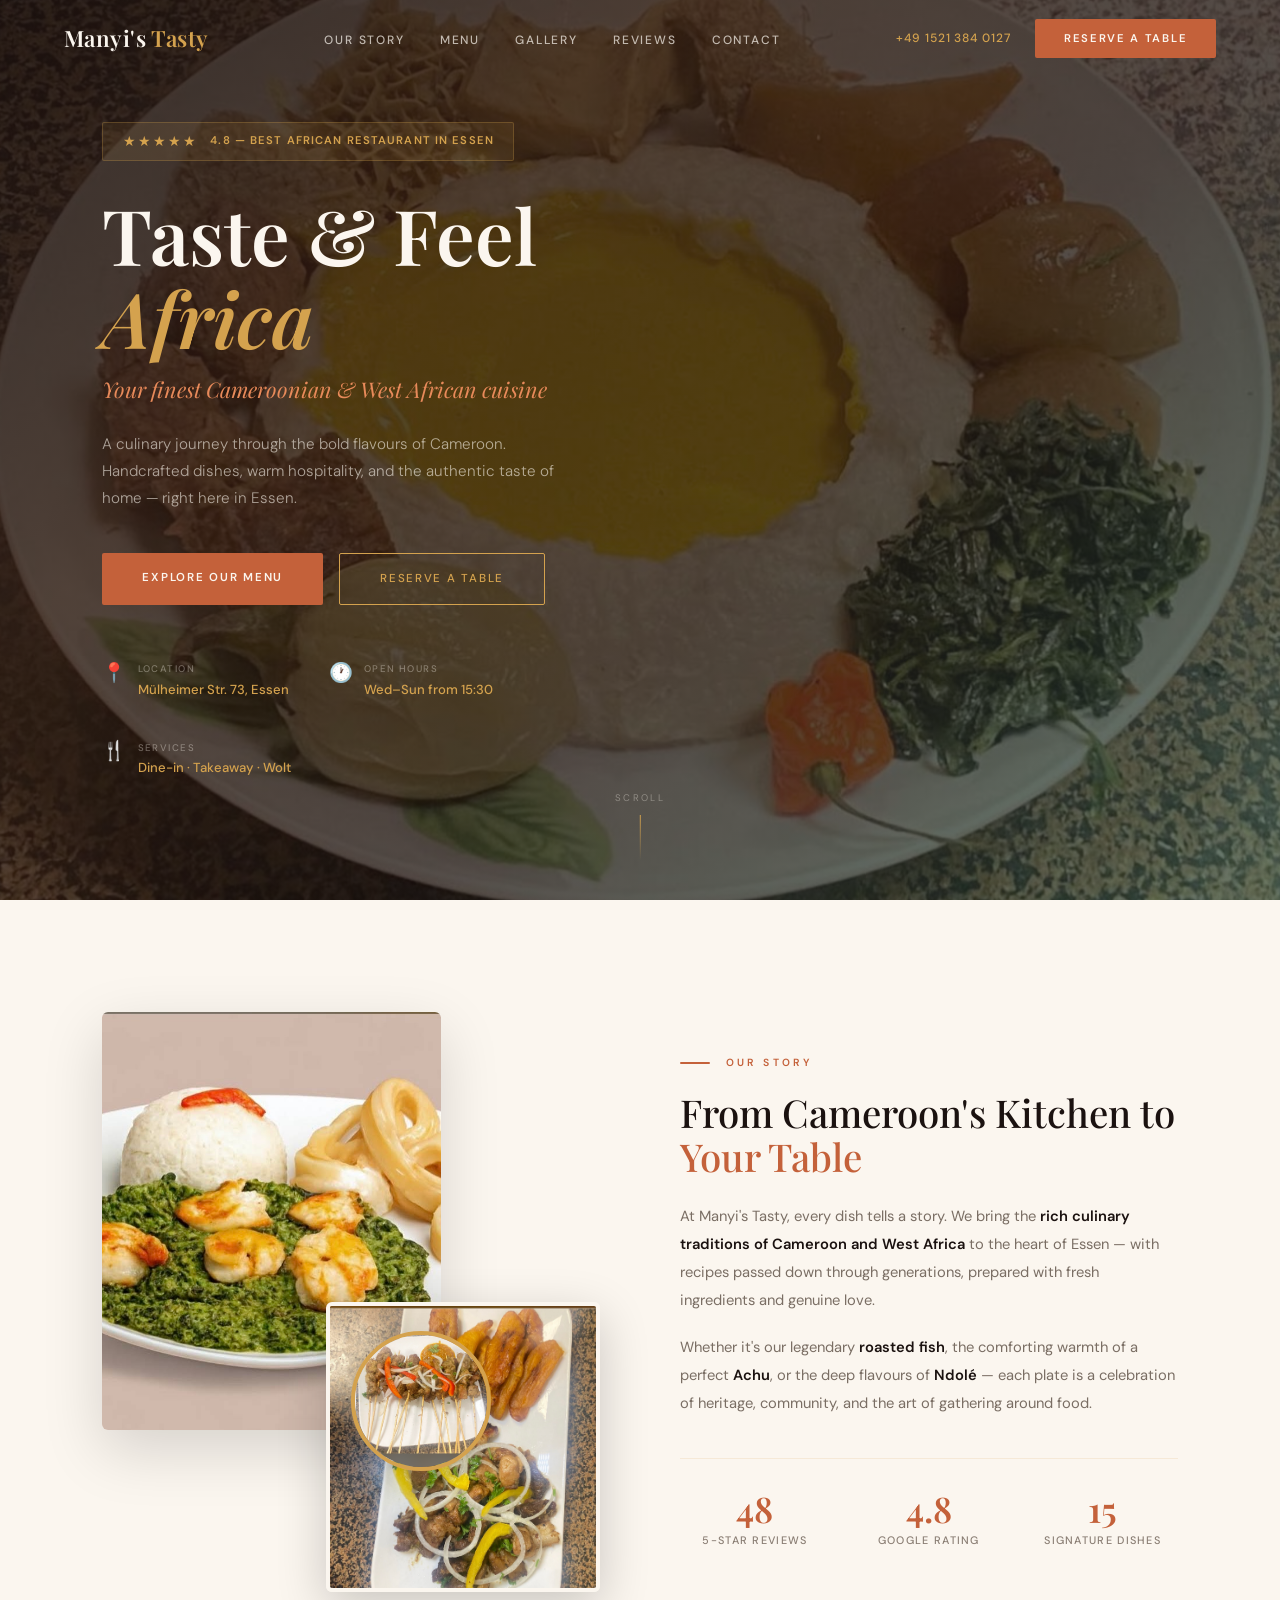
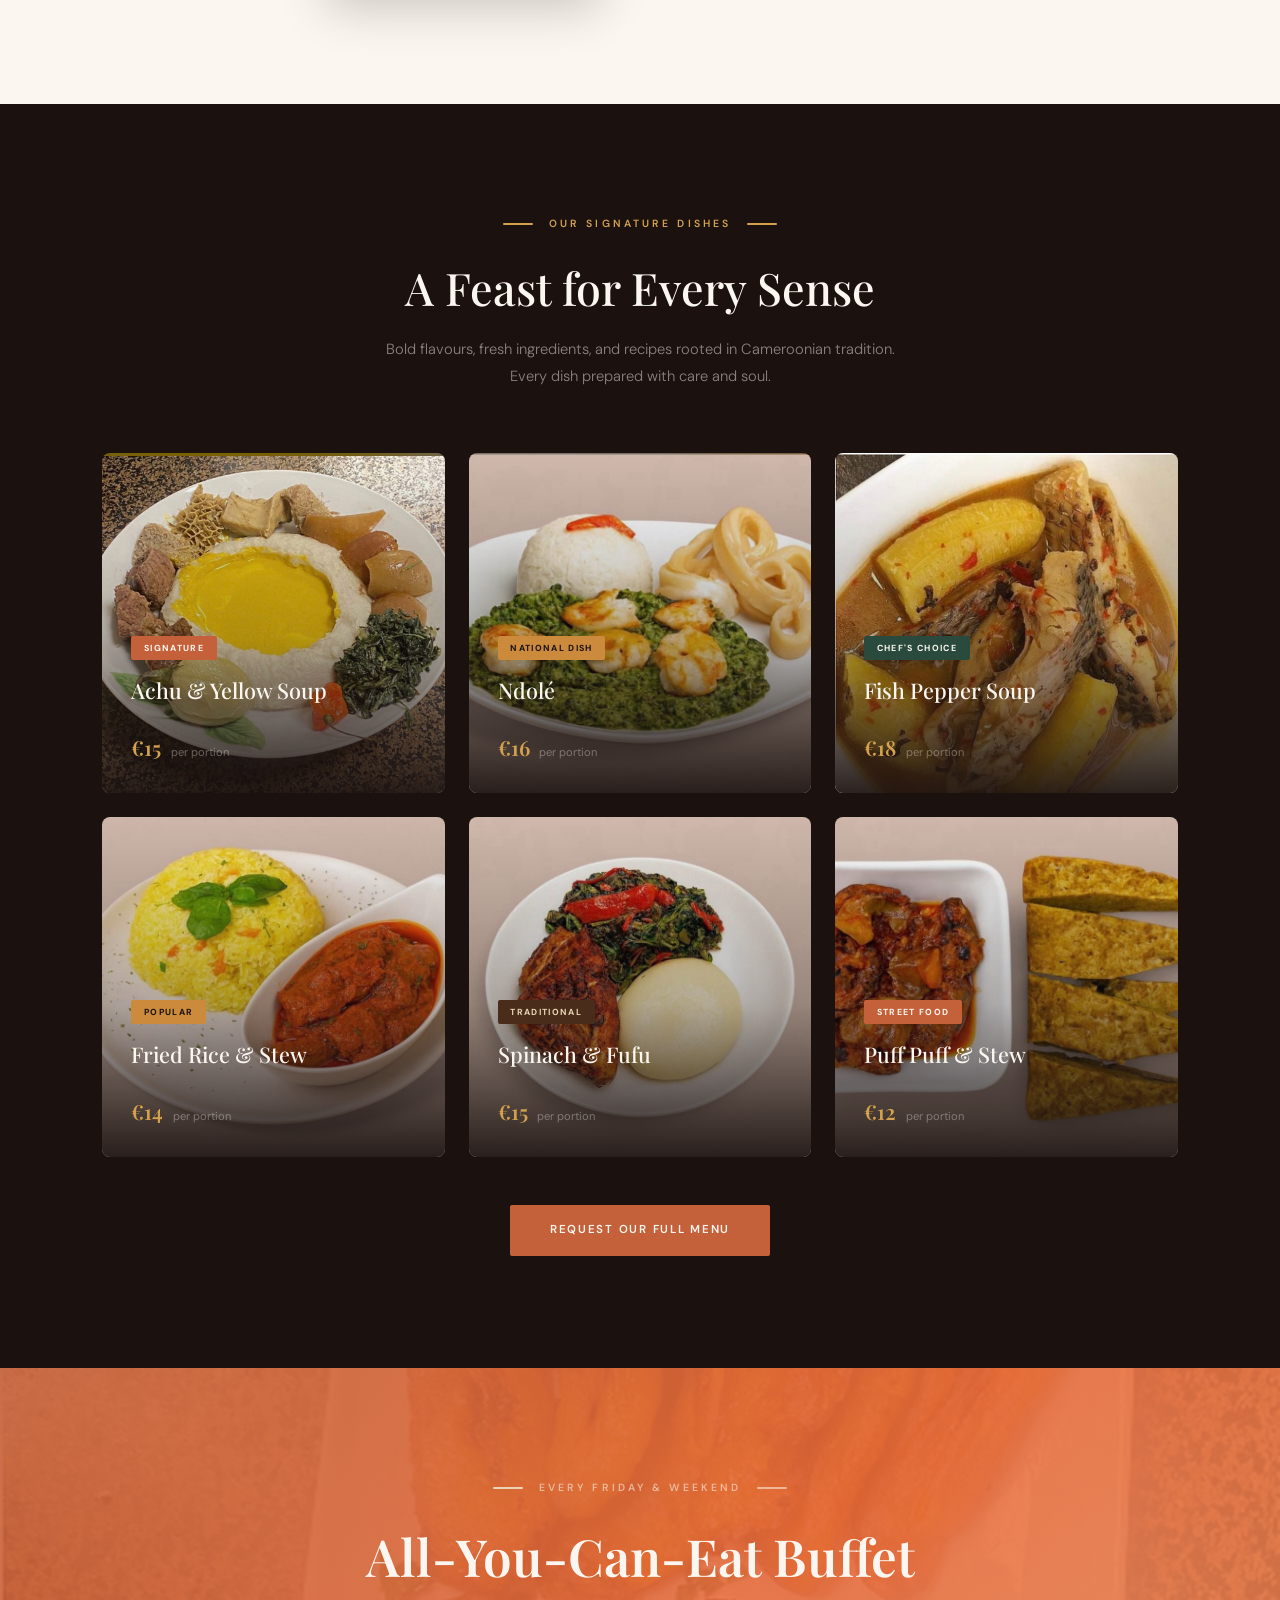
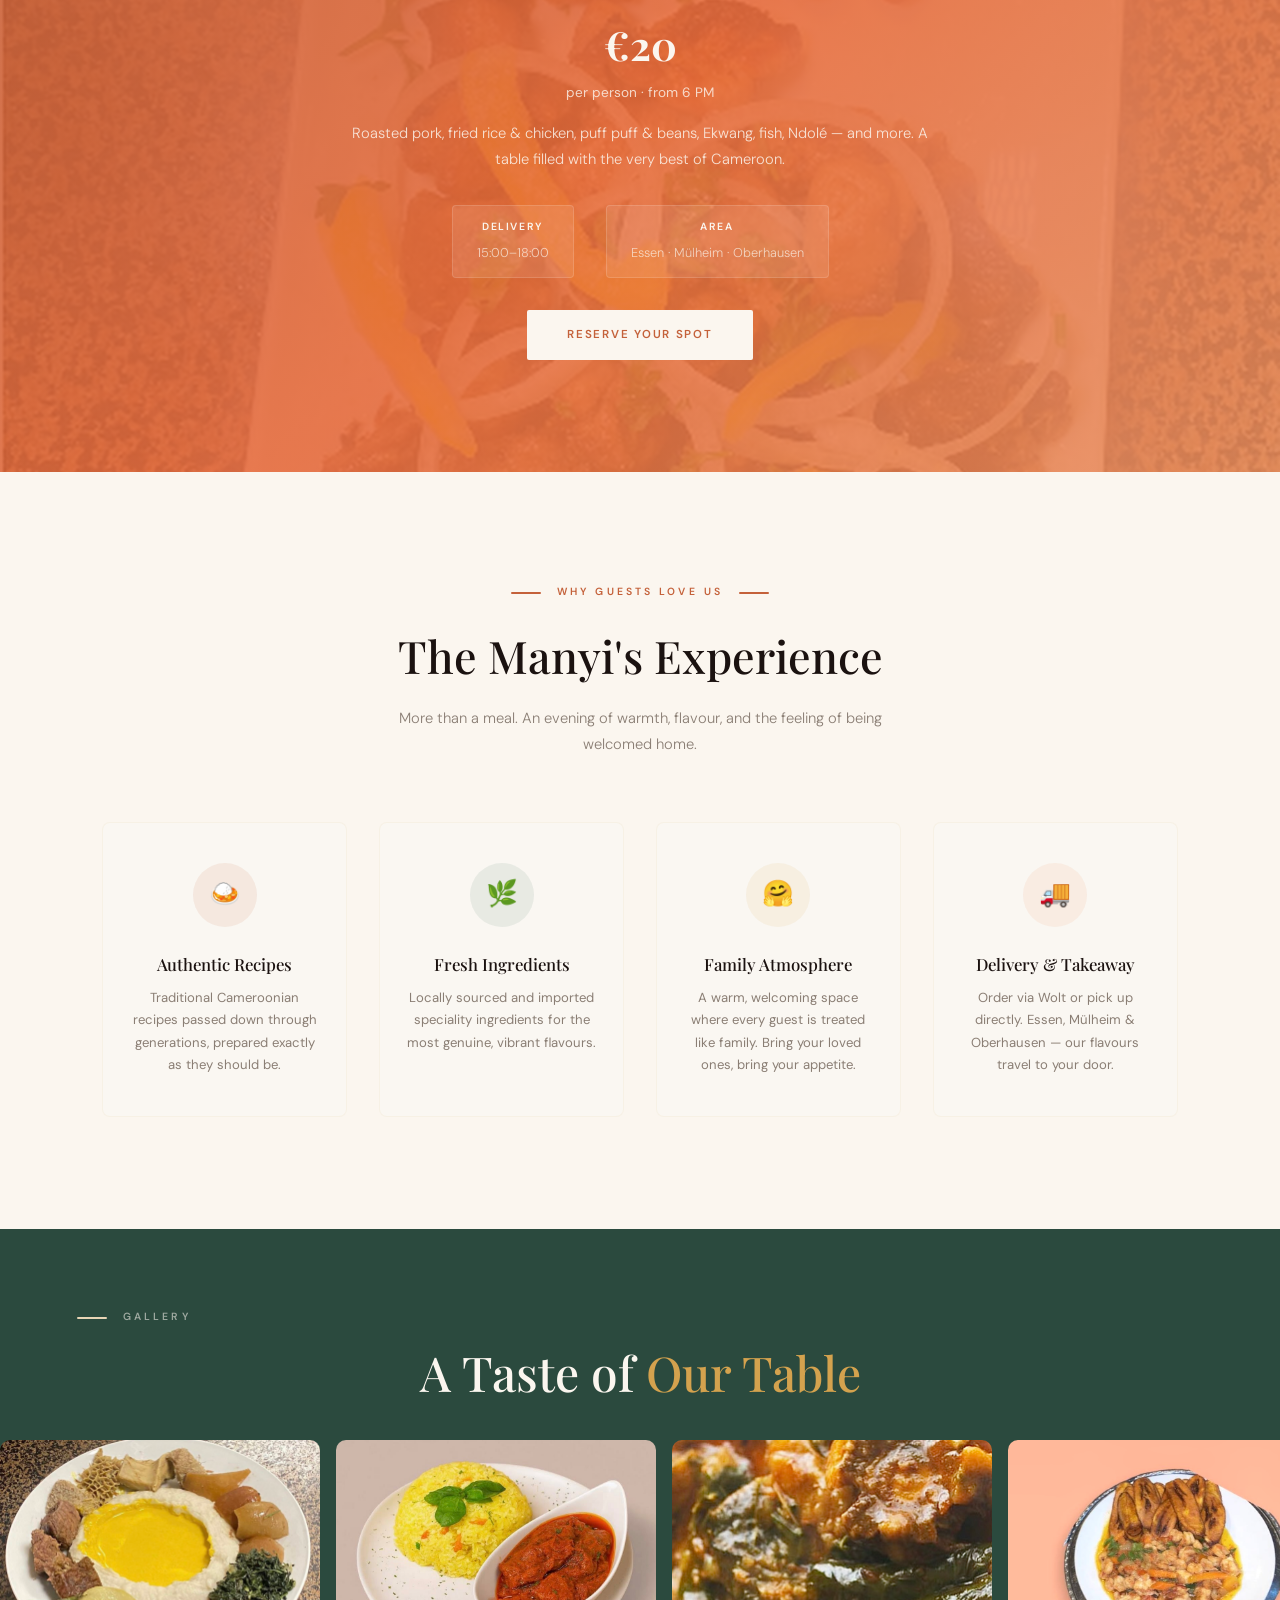
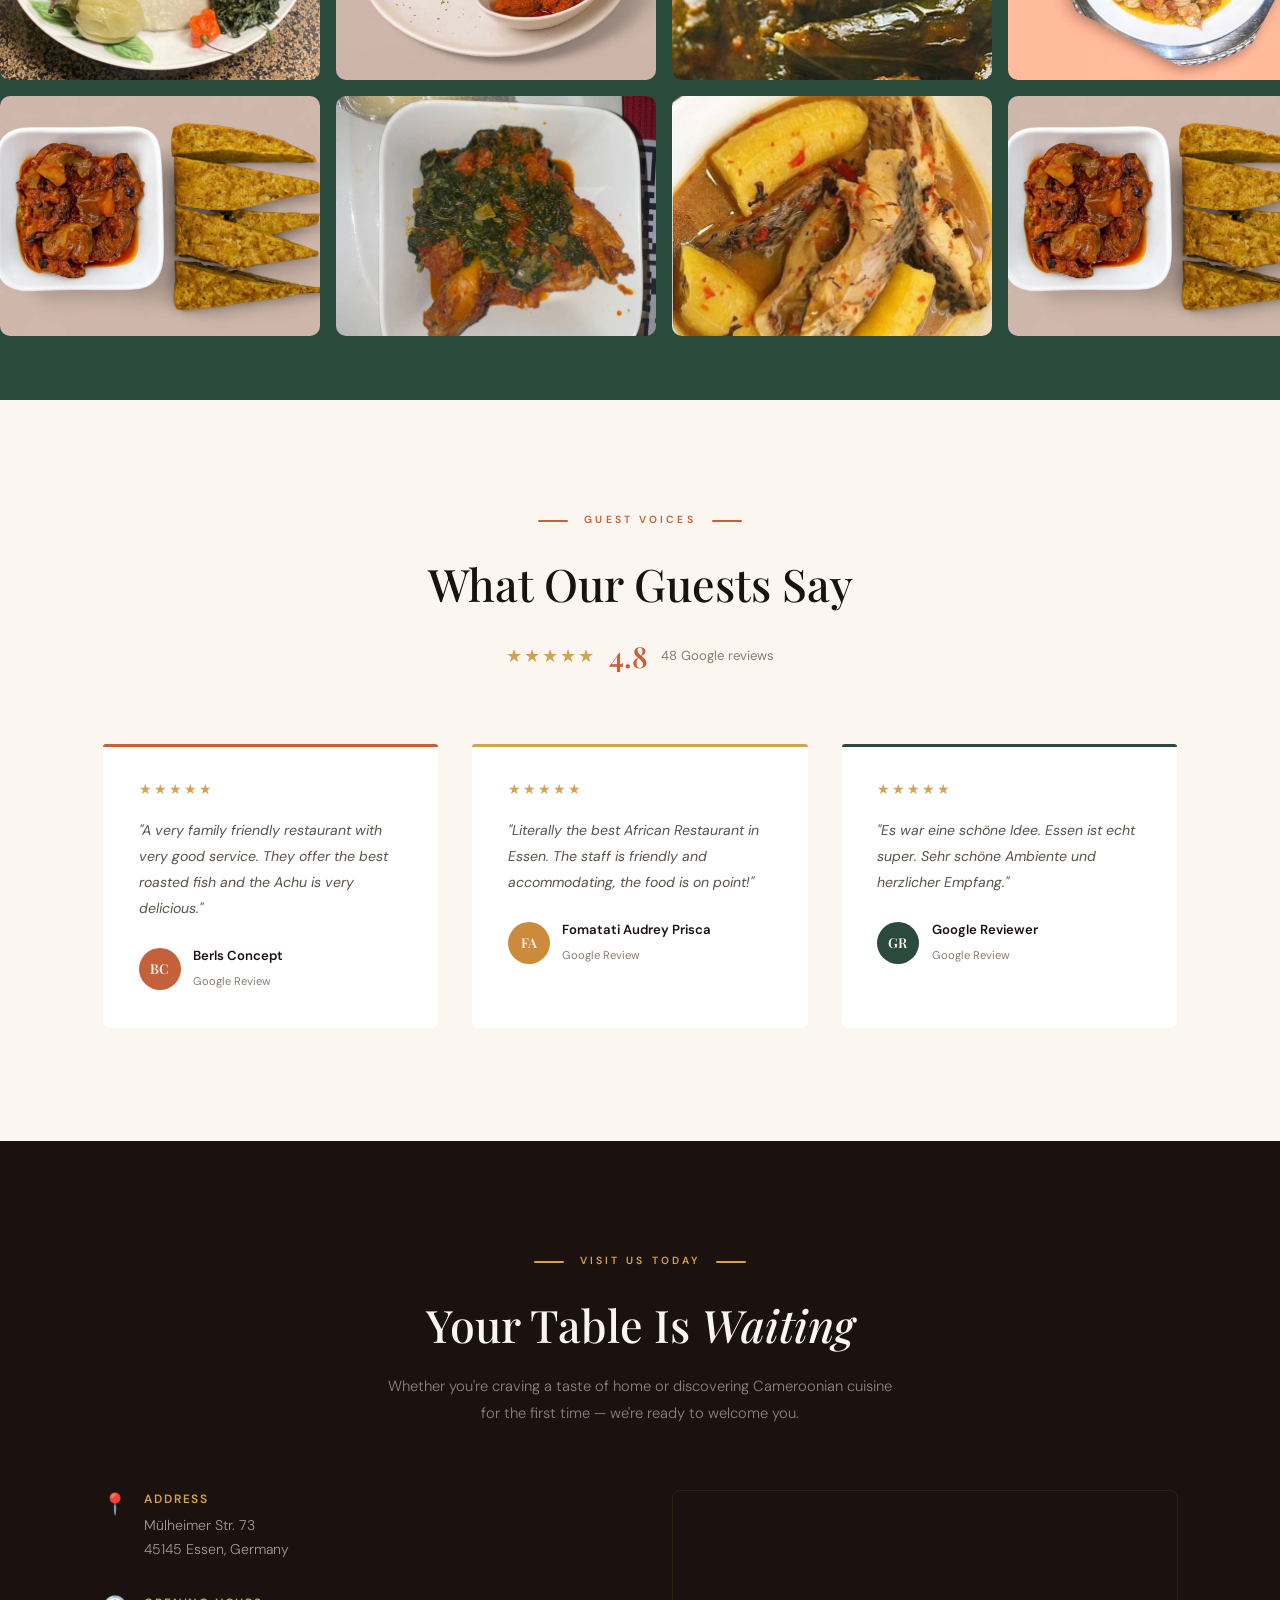
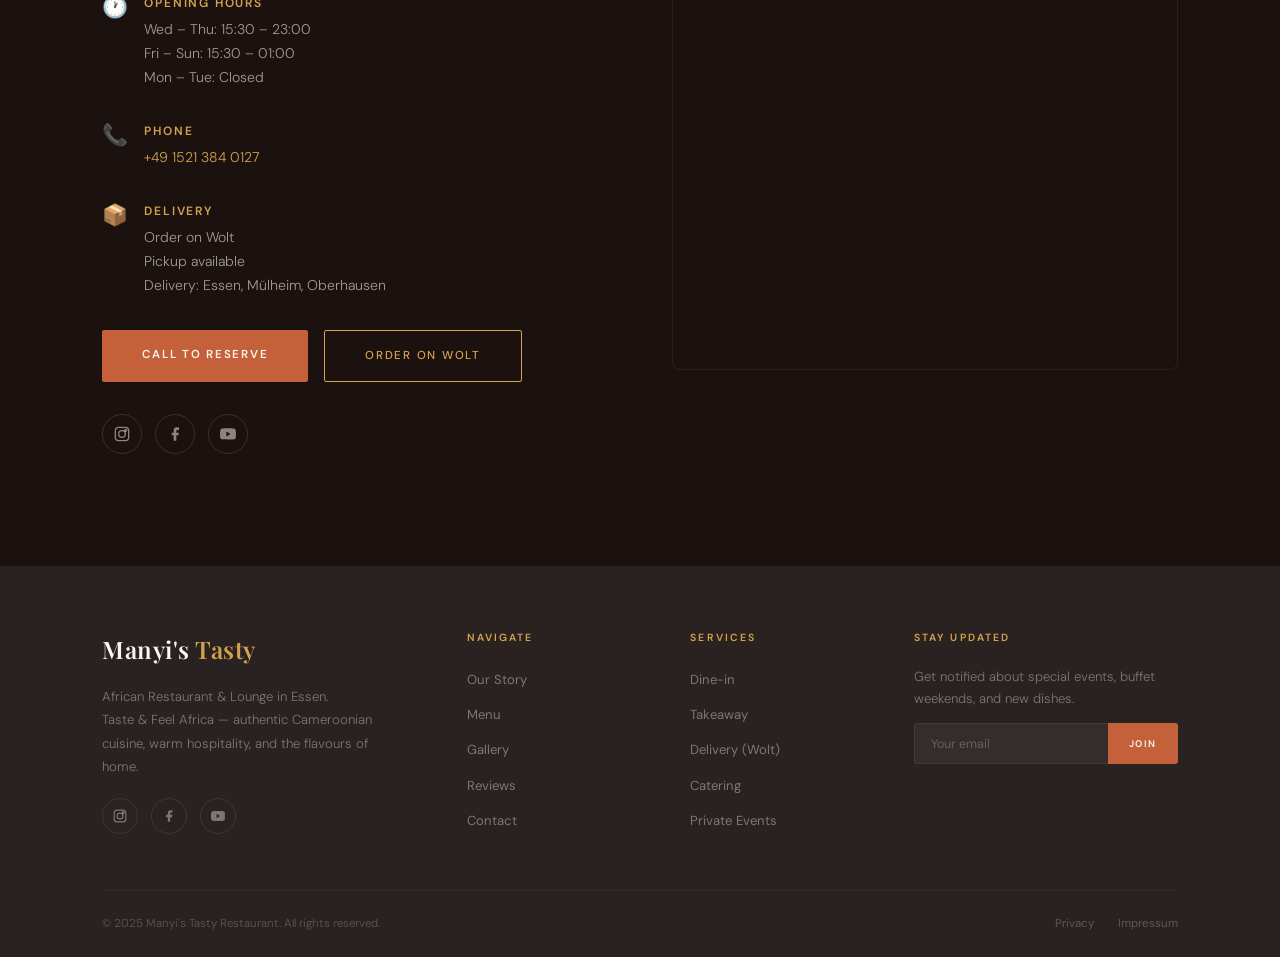
==== index.html @ ca0eaa18 "Initial commit: Manyi's Tasty Restaurant website Premium one-page website for Cameroonian restaurant" ====
<!DOCTYPE html>
<html lang="en">
<head>
  <meta charset="UTF-8">
  <meta name="viewport" content="width=device-width, initial-scale=1.0">
  <title>Manyi's Tasty Restaurant | Authentic Cameroonian & West African Cuisine in Essen</title>
  <meta name="description" content="Taste & Feel Africa. Authentic Cameroonian and West African restaurant in Essen, Germany. Roasted fish, Achu, Ndolé, weekend buffet & more. Dine-in, takeaway & delivery.">
  <meta name="keywords" content="African restaurant Essen, Cameroonian food, Ndolé, Achu, roasted fish, West African cuisine, buffet Essen">
  <meta property="og:title" content="Manyi's Tasty Restaurant | Taste & Feel Africa">
  <meta property="og:description" content="Your finest Cameroonian & West African restaurant in Essen. Authentic dishes, warm hospitality, weekend buffet.">
  <meta property="og:type" content="restaurant">
  <link rel="preconnect" href="https://fonts.googleapis.com">
  <link rel="preconnect" href="https://fonts.gstatic.com" crossorigin>
  <link href="https://fonts.googleapis.com/css2?family=Playfair+Display:ital,wght@0,400;0,500;0,600;0,700;1,400;1,500;1,600&family=DM+Sans:ital,wght@0,300;0,400;0,500;0,600;0,700;1,300;1,400&display=swap" rel="stylesheet">
  <link rel="stylesheet" href="style.css">
</head>
<body>

  <!-- NAVIGATION -->
  <nav id="navbar">
    <a href="#" class="nav-logo">Manyi's <span>Tasty</span></a>
    <ul class="nav-links" id="navLinks">
      <li><a href="#about">Our Story</a></li>
      <li><a href="#menu">Menu</a></li>
      <li><a href="#gallery">Gallery</a></li>
      <li><a href="#reviews">Reviews</a></li>
      <li><a href="#contact">Contact</a></li>
    </ul>
    <div class="nav-right">
      <a href="tel:+4915213840127" class="nav-phone">+49 1521 384 0127</a>
      <a href="#contact" class="nav-cta">Reserve a Table</a>
    </div>
    <button class="mobile-toggle" id="mobileToggle" aria-label="Toggle menu">
      <span></span><span></span><span></span>
    </button>
  </nav>

  <!-- MOBILE MENU OVERLAY -->
  <div class="mobile-menu" id="mobileMenu">
    <ul>
      <li><a href="#about">Our Story</a></li>
      <li><a href="#menu">Menu</a></li>
      <li><a href="#gallery">Gallery</a></li>
      <li><a href="#reviews">Reviews</a></li>
      <li><a href="#contact">Contact</a></li>
      <li><a href="tel:+4915213840127" class="mobile-phone">+49 1521 384 0127</a></li>
    </ul>
  </div>

  <!-- HERO SECTION -->
  <section class="hero" id="hero">
    <div class="hero-bg">
      <img src="images/achu-yellow-soup.jpeg" alt="Achu & Yellow Soup - traditional Cameroonian dish" class="hero-bg-img">
    </div>
    <div class="hero-overlay"></div>
    <div class="hero-content">
      <div class="hero-badge" data-animate="fade-up" data-delay="0.3">
        <span class="stars">&#9733;&#9733;&#9733;&#9733;&#9733;</span>
        <span class="badge-text">4.8 &mdash; Best African Restaurant in Essen</span>
      </div>
      <h1 data-animate="fade-up" data-delay="0.5">
        Taste &amp; Feel<br><em>Africa</em>
      </h1>
      <p class="hero-tagline" data-animate="fade-up" data-delay="0.7">Your finest Cameroonian &amp; West African cuisine</p>
      <p class="hero-desc" data-animate="fade-up" data-delay="0.9">A culinary journey through the bold flavours of Cameroon. Handcrafted dishes, warm hospitality, and the authentic taste of home &mdash; right here in Essen.</p>
      <div class="hero-buttons" data-animate="fade-up" data-delay="1.1">
        <a href="#menu" class="btn-primary">Explore Our Menu</a>
        <a href="#contact" class="btn-outline">Reserve a Table</a>
      </div>
      <div class="hero-info" data-animate="fade-up" data-delay="1.3">
        <div class="hero-info-item">
          <span class="info-icon">&#128205;</span>
          <div>
            <span class="info-label">Location</span>
            <span class="info-value">Mülheimer Str. 73, Essen</span>
          </div>
        </div>
        <div class="hero-info-item">
          <span class="info-icon">&#128336;</span>
          <div>
            <span class="info-label">Open hours</span>
            <span class="info-value">Wed–Sun from 15:30</span>
          </div>
        </div>
        <div class="hero-info-item">
          <span class="info-icon">&#127860;</span>
          <div>
            <span class="info-label">Services</span>
            <span class="info-value">Dine-in · Takeaway · Wolt</span>
          </div>
        </div>
      </div>
    </div>
    <div class="hero-scroll">
      <span>Scroll</span>
      <div class="scroll-line"></div>
    </div>
  </section>

  <!-- ABOUT / STORY SECTION -->
  <section class="section" id="about">
    <div class="about-grid">
      <div class="about-images">
        <div class="about-img-large" data-animate="fade-right">
          <img src="images/ndole-prawns-rice.jpeg" alt="Ndolé with prawns and rice">
        </div>
        <div class="about-img-small" data-animate="fade-up" data-delay="0.2">
          <img src="images/plantain-grilled-meat.jpeg" alt="Fried plantain with grilled meat">
        </div>
        <div class="about-img-accent" data-animate="fade-up" data-delay="0.4">
          <img src="images/beef-suya.png" alt="Beef Suya skewers">
        </div>
      </div>
      <div class="about-text" data-animate="fade-left">
        <div class="section-label">Our story</div>
        <h2>From Cameroon's Kitchen to <span class="text-terra">Your Table</span></h2>
        <p>At Manyi's Tasty, every dish tells a story. We bring the <strong>rich culinary traditions of Cameroon and West Africa</strong> to the heart of Essen &mdash; with recipes passed down through generations, prepared with fresh ingredients and genuine love.</p>
        <p>Whether it's our legendary <strong>roasted fish</strong>, the comforting warmth of a perfect <strong>Achu</strong>, or the deep flavours of <strong>Ndolé</strong> &mdash; each plate is a celebration of heritage, community, and the art of gathering around food.</p>
        <div class="about-stats">
          <div class="stat">
            <div class="stat-num" data-count="48">0</div>
            <div class="stat-label">5-Star Reviews</div>
          </div>
          <div class="stat">
            <div class="stat-num">4.8</div>
            <div class="stat-label">Google Rating</div>
          </div>
          <div class="stat">
            <div class="stat-num" data-count="15">0</div>
            <div class="stat-label">Signature Dishes</div>
          </div>
        </div>
      </div>
    </div>
  </section>

  <!-- MENU SECTION -->
  <section class="section section-dark" id="menu">
    <div class="section-header" data-animate="fade-up">
      <div class="section-label gold center">Our signature dishes</div>
      <h2>A Feast for Every Sense</h2>
      <p>Bold flavours, fresh ingredients, and recipes rooted in Cameroonian tradition. Every dish prepared with care and soul.</p>
    </div>
    <div class="menu-grid">
      <div class="menu-card" data-animate="fade-up" data-delay="0.1">
        <div class="menu-card-img">
          <img src="images/achu-yellow-soup.jpeg" alt="Achu & Yellow Soup">
          <div class="menu-card-overlay"></div>
        </div>
        <div class="menu-card-content">
          <span class="menu-tag tag-signature">Signature</span>
          <h3>Achu &amp; Yellow Soup</h3>
          <p>Pounded cocoyam served with rich, aromatic yellow soup, tripe, vegetables &amp; habanero &mdash; a beloved Cameroonian classic.</p>
          <div class="menu-price">&euro;15 <span>per portion</span></div>
        </div>
      </div>
      <div class="menu-card" data-animate="fade-up" data-delay="0.2">
        <div class="menu-card-img">
          <img src="images/ndole-prawns-rice.jpeg" alt="Ndolé with prawns">
          <div class="menu-card-overlay"></div>
        </div>
        <div class="menu-card-content">
          <span class="menu-tag tag-popular">National dish</span>
          <h3>Ndolé</h3>
          <p>Cameroon's national treasure. Bitter leaf stew with prawns, groundnuts, rice &amp; plantain. Rich, complex, unforgettable.</p>
          <div class="menu-price">&euro;16 <span>per portion</span></div>
        </div>
      </div>
      <div class="menu-card" data-animate="fade-up" data-delay="0.3">
        <div class="menu-card-img">
          <img src="images/fish-pepper-soup.jpeg" alt="Fish Pepper Soup">
          <div class="menu-card-overlay"></div>
        </div>
        <div class="menu-card-content">
          <span class="menu-tag tag-chef">Chef's choice</span>
          <h3>Fish Pepper Soup</h3>
          <p>Whole fish simmered in a fragrant, spicy pepper broth with plantain. Warming, bold, and deeply satisfying.</p>
          <div class="menu-price">&euro;18 <span>per portion</span></div>
        </div>
      </div>
      <div class="menu-card" data-animate="fade-up" data-delay="0.1">
        <div class="menu-card-img">
          <img src="images/fried-rice-stew.jpeg" alt="Fried Rice with Stew">
          <div class="menu-card-overlay"></div>
        </div>
        <div class="menu-card-content">
          <span class="menu-tag tag-popular">Popular</span>
          <h3>Fried Rice &amp; Stew</h3>
          <p>Aromatic yellow fried rice topped with a slow-cooked spiced tomato stew. Hearty comfort in every bite.</p>
          <div class="menu-price">&euro;14 <span>per portion</span></div>
        </div>
      </div>
      <div class="menu-card" data-animate="fade-up" data-delay="0.2">
        <div class="menu-card-img">
          <img src="images/ndole-fufu-chicken.jpeg" alt="Ndolé with Fufu and Chicken">
          <div class="menu-card-overlay"></div>
        </div>
        <div class="menu-card-content">
          <span class="menu-tag tag-traditional">Traditional</span>
          <h3>Spinach &amp; Fufu</h3>
          <p>Sautéed greens with grilled chicken and smooth fufu. A West African staple done the Manyi's way.</p>
          <div class="menu-price">&euro;15 <span>per portion</span></div>
        </div>
      </div>
      <div class="menu-card" data-animate="fade-up" data-delay="0.3">
        <div class="menu-card-img">
          <img src="images/puff-puff-stew.jpeg" alt="Puff Puff & Bean Stew">
          <div class="menu-card-overlay"></div>
        </div>
        <div class="menu-card-content">
          <span class="menu-tag tag-signature">Street food</span>
          <h3>Puff Puff &amp; Stew</h3>
          <p>Golden fried dough with a rich, spiced bean and meat stew. The ultimate Cameroonian street food experience.</p>
          <div class="menu-price">&euro;12 <span>per portion</span></div>
        </div>
      </div>
    </div>
    <div class="menu-cta" data-animate="fade-up">
      <a href="#contact" class="btn-primary">Request Our Full Menu</a>
    </div>
  </section>

  <!-- BUFFET BANNER -->
  <section class="buffet-banner">
    <div class="buffet-bg">
      <img src="images/plantain-grilled-meat.jpeg" alt="Buffet spread" class="buffet-bg-img">
    </div>
    <div class="buffet-overlay"></div>
    <div class="buffet-content" data-animate="fade-up">
      <div class="section-label cream center">Every Friday &amp; weekend</div>
      <h2>All-You-Can-Eat Buffet</h2>
      <div class="buffet-price">&euro;20 <span>per person &middot; from 6 PM</span></div>
      <p>Roasted pork, fried rice &amp; chicken, puff puff &amp; beans, Ekwang, fish, Ndolé &mdash; and more. A table filled with the very best of Cameroon.</p>
      <div class="buffet-details">
        <div class="buffet-detail">
          <strong>Delivery</strong>
          <span>15:00–18:00</span>
        </div>
        <div class="buffet-detail">
          <strong>Area</strong>
          <span>Essen · Mülheim · Oberhausen</span>
        </div>
      </div>
      <a href="#contact" class="btn-primary">Reserve Your Spot</a>
    </div>
  </section>

  <!-- EXPERIENCE / WHY US SECTION -->
  <section class="section" id="experience">
    <div class="section-header" data-animate="fade-up">
      <div class="section-label center">Why guests love us</div>
      <h2>The Manyi's Experience</h2>
      <p>More than a meal. An evening of warmth, flavour, and the feeling of being welcomed home.</p>
    </div>
    <div class="experience-grid">
      <div class="exp-card" data-animate="fade-up" data-delay="0.1">
        <div class="exp-icon exp-icon-1">&#127835;</div>
        <h4>Authentic Recipes</h4>
        <p>Traditional Cameroonian recipes passed down through generations, prepared exactly as they should be.</p>
      </div>
      <div class="exp-card" data-animate="fade-up" data-delay="0.2">
        <div class="exp-icon exp-icon-2">&#127807;</div>
        <h4>Fresh Ingredients</h4>
        <p>Locally sourced and imported speciality ingredients for the most genuine, vibrant flavours.</p>
      </div>
      <div class="exp-card" data-animate="fade-up" data-delay="0.3">
        <div class="exp-icon exp-icon-3">&#129303;</div>
        <h4>Family Atmosphere</h4>
        <p>A warm, welcoming space where every guest is treated like family. Bring your loved ones, bring your appetite.</p>
      </div>
      <div class="exp-card" data-animate="fade-up" data-delay="0.4">
        <div class="exp-icon exp-icon-4">&#128666;</div>
        <h4>Delivery &amp; Takeaway</h4>
        <p>Order via Wolt or pick up directly. Essen, Mülheim &amp; Oberhausen &mdash; our flavours travel to your door.</p>
      </div>
    </div>
  </section>

  <!-- GALLERY SECTION -->
  <section class="gallery-section" id="gallery">
    <div class="gallery-header" data-animate="fade-up">
      <div class="section-label cream">Gallery</div>
      <h2>A Taste of <span class="text-gold">Our Table</span></h2>
    </div>

    <!-- Marquee Row 1: scrolls left -->
    <div class="marquee" data-animate="fade-up" data-delay="0.1">
      <div class="marquee-track">
        <div class="marquee-slide"><img src="images/achu-full.jpeg" alt="Achu & Yellow Soup"><span>Achu &amp; Yellow Soup</span></div>
        <div class="marquee-slide"><img src="images/rice-stew-plated.jpeg" alt="Rice & Stew"><span>Rice &amp; Stew</span></div>
        <div class="marquee-slide"><img src="images/ndole-closeup.jpeg" alt="Ndolé"><span>Ndolé</span></div>
        <div class="marquee-slide"><img src="images/prawns-plantain-plated.jpeg" alt="Prawns & Plantain"><span>Prawns &amp; Plantain</span></div>
        <div class="marquee-slide"><img src="images/groundnut-plated.jpeg" alt="Groundnut Soup"><span>Groundnut Soup</span></div>
        <!-- Duplicate for seamless loop -->
        <div class="marquee-slide"><img src="images/achu-full.jpeg" alt="Achu & Yellow Soup"><span>Achu &amp; Yellow Soup</span></div>
        <div class="marquee-slide"><img src="images/rice-stew-plated.jpeg" alt="Rice & Stew"><span>Rice &amp; Stew</span></div>
        <div class="marquee-slide"><img src="images/ndole-closeup.jpeg" alt="Ndolé"><span>Ndolé</span></div>
        <div class="marquee-slide"><img src="images/prawns-plantain-plated.jpeg" alt="Prawns & Plantain"><span>Prawns &amp; Plantain</span></div>
        <div class="marquee-slide"><img src="images/groundnut-plated.jpeg" alt="Groundnut Soup"><span>Groundnut Soup</span></div>
      </div>
    </div>

    <!-- Marquee Row 2: scrolls right -->
    <div class="marquee marquee-reverse" data-animate="fade-up" data-delay="0.2">
      <div class="marquee-track">
        <div class="marquee-slide"><img src="images/stew-plantain-plated.jpeg" alt="Stew & Plantain"><span>Stew &amp; Plantain</span></div>
        <div class="marquee-slide"><img src="images/spinach-fufu.jpeg" alt="Spinach & Fufu"><span>Spinach &amp; Fufu</span></div>
        <div class="marquee-slide"><img src="images/fish-pepper-soup.jpeg" alt="Fish Pepper Soup"><span>Fish Pepper Soup</span></div>
        <div class="marquee-slide"><img src="images/puff-puff-stew.jpeg" alt="Puff Puff & Stew"><span>Puff Puff &amp; Stew</span></div>
        <div class="marquee-slide"><img src="images/beans-stew.jpeg" alt="Beans & Stew"><span>Beans &amp; Stew</span></div>
        <!-- Duplicate for seamless loop -->
        <div class="marquee-slide"><img src="images/stew-plantain-plated.jpeg" alt="Stew & Plantain"><span>Stew &amp; Plantain</span></div>
        <div class="marquee-slide"><img src="images/spinach-fufu.jpeg" alt="Spinach & Fufu"><span>Spinach &amp; Fufu</span></div>
        <div class="marquee-slide"><img src="images/fish-pepper-soup.jpeg" alt="Fish Pepper Soup"><span>Fish Pepper Soup</span></div>
        <div class="marquee-slide"><img src="images/puff-puff-stew.jpeg" alt="Puff Puff & Stew"><span>Puff Puff &amp; Stew</span></div>
        <div class="marquee-slide"><img src="images/beans-stew.jpeg" alt="Beans & Stew"><span>Beans &amp; Stew</span></div>
      </div>
    </div>
  </section>

  <!-- REVIEWS SECTION -->
  <section class="section" id="reviews">
    <div class="section-header" data-animate="fade-up">
      <div class="section-label center">Guest voices</div>
      <h2>What Our Guests Say</h2>
      <div class="reviews-rating">
        <span class="rating-stars">&#9733;&#9733;&#9733;&#9733;&#9733;</span>
        <span class="rating-score">4.8</span>
        <span class="rating-count">48 Google reviews</span>
      </div>
    </div>
    <div class="reviews-grid">
      <div class="review-card rc-1" data-animate="fade-up" data-delay="0.1">
        <div class="review-stars">&#9733;&#9733;&#9733;&#9733;&#9733;</div>
        <p>"A very family friendly restaurant with very good service. They offer the best roasted fish and the Achu is very delicious."</p>
        <div class="review-author">
          <div class="review-avatar">BC</div>
          <div>
            <h5>Berls Concept</h5>
            <span>Google Review</span>
          </div>
        </div>
      </div>
      <div class="review-card rc-2" data-animate="fade-up" data-delay="0.2">
        <div class="review-stars">&#9733;&#9733;&#9733;&#9733;&#9733;</div>
        <p>"Literally the best African Restaurant in Essen. The staff is friendly and accommodating, the food is on point!"</p>
        <div class="review-author">
          <div class="review-avatar">FA</div>
          <div>
            <h5>Fomatati Audrey Prisca</h5>
            <span>Google Review</span>
          </div>
        </div>
      </div>
      <div class="review-card rc-3" data-animate="fade-up" data-delay="0.3">
        <div class="review-stars">&#9733;&#9733;&#9733;&#9733;&#9733;</div>
        <p>"Es war eine schöne Idee. Essen ist echt super. Sehr schöne Ambiente und herzlicher Empfang."</p>
        <div class="review-author">
          <div class="review-avatar">GR</div>
          <div>
            <h5>Google Reviewer</h5>
            <span>Google Review</span>
          </div>
        </div>
      </div>
    </div>
  </section>

  <!-- CONTACT / CTA SECTION -->
  <section class="section section-dark" id="contact">
    <div class="section-header" data-animate="fade-up">
      <div class="section-label gold center">Visit us today</div>
      <h2>Your Table Is <em>Waiting</em></h2>
      <p>Whether you're craving a taste of home or discovering Cameroonian cuisine for the first time &mdash; we're ready to welcome you.</p>
    </div>
    <div class="contact-grid">
      <div class="contact-info" data-animate="fade-right">
        <div class="contact-card">
          <div class="contact-item">
            <span class="contact-icon">&#128205;</span>
            <div>
              <h5>Address</h5>
              <p>Mülheimer Str. 73<br>45145 Essen, Germany</p>
            </div>
          </div>
          <div class="contact-item">
            <span class="contact-icon">&#128336;</span>
            <div>
              <h5>Opening Hours</h5>
              <p>Wed &ndash; Thu: 15:30 &ndash; 23:00<br>Fri &ndash; Sun: 15:30 &ndash; 01:00<br>Mon &ndash; Tue: Closed</p>
            </div>
          </div>
          <div class="contact-item">
            <span class="contact-icon">&#128222;</span>
            <div>
              <h5>Phone</h5>
              <p><a href="tel:+4915213840127">+49 1521 384 0127</a></p>
            </div>
          </div>
          <div class="contact-item">
            <span class="contact-icon">&#128230;</span>
            <div>
              <h5>Delivery</h5>
              <p>Order on Wolt<br>Pickup available<br>Delivery: Essen, Mülheim, Oberhausen</p>
            </div>
          </div>
        </div>
        <div class="contact-buttons">
          <a href="tel:+4915213840127" class="btn-primary">Call to Reserve</a>
          <a href="https://wolt.com/en/deu/essen/restaurant/manyis-tasty-restaurant" class="btn-outline" target="_blank" rel="noopener">Order on Wolt</a>
        </div>
        <div class="contact-social">
          <a href="https://www.instagram.com/manyistasty/" target="_blank" rel="noopener" aria-label="Instagram"><svg width="16" height="16" viewBox="0 0 24 24" fill="none" stroke="currentColor" stroke-width="2" stroke-linecap="round" stroke-linejoin="round"><rect x="2" y="2" width="20" height="20" rx="5"/><circle cx="12" cy="12" r="5"/><circle cx="17.5" cy="6.5" r="1.5"/></svg></a>
          <a href="https://www.facebook.com/manyitasty/" target="_blank" rel="noopener" aria-label="Facebook"><svg width="16" height="16" viewBox="0 0 24 24" fill="currentColor"><path d="M18 2h-3a5 5 0 0 0-5 5v3H7v4h3v8h4v-8h3l1-4h-4V7a1 1 0 0 1 1-1h3z"/></svg></a>
          <a href="https://www.youtube.com/channel/UCIhEFWsxLxb6BUe27sPwLXA" target="_blank" rel="noopener" aria-label="YouTube"><svg width="16" height="16" viewBox="0 0 24 24" fill="currentColor"><path d="M23.498 6.186a3.016 3.016 0 0 0-2.122-2.136C19.505 3.545 12 3.545 12 3.545s-7.505 0-9.377.505A3.017 3.017 0 0 0 .502 6.186C0 8.07 0 12 0 12s0 3.93.502 5.814a3.016 3.016 0 0 0 2.122 2.136c1.871.505 9.376.505 9.376.505s7.505 0 9.377-.505a3.015 3.015 0 0 0 2.122-2.136C24 15.93 24 12 24 12s0-3.93-.502-5.814zM9.545 15.568V8.432L15.818 12l-6.273 3.568z"/></svg></a>
        </div>
      </div>
      <div class="contact-map" data-animate="fade-left">
        <iframe
          src="https://maps.google.com/maps?q=Manyi%27s+Tasty+Restaurant+M%C3%BClheimer+Str.+73+45145+Essen+Germany&t=&z=16&ie=UTF8&iwloc=&output=embed"
          width="100%" height="100%" style="border:0;border-radius:8px;" allowfullscreen="" loading="lazy" referrerpolicy="no-referrer-when-downgrade"
          title="Manyi's Tasty Restaurant location on Google Maps">
        </iframe>
      </div>
    </div>
  </section>

  <!-- FOOTER -->
  <footer>
    <div class="footer-top">
      <div class="footer-brand">
        <h3 class="nav-logo">Manyi's <span>Tasty</span></h3>
        <p>African Restaurant &amp; Lounge in Essen.<br>Taste &amp; Feel Africa &mdash; authentic Cameroonian cuisine, warm hospitality, and the flavours of home.</p>
        <div class="footer-social">
          <a href="https://www.instagram.com/manyistasty/" target="_blank" rel="noopener" aria-label="Instagram"><svg width="14" height="14" viewBox="0 0 24 24" fill="none" stroke="currentColor" stroke-width="2" stroke-linecap="round" stroke-linejoin="round"><rect x="2" y="2" width="20" height="20" rx="5"/><circle cx="12" cy="12" r="5"/><circle cx="17.5" cy="6.5" r="1.5"/></svg></a>
          <a href="https://www.facebook.com/manyitasty/" target="_blank" rel="noopener" aria-label="Facebook"><svg width="14" height="14" viewBox="0 0 24 24" fill="currentColor"><path d="M18 2h-3a5 5 0 0 0-5 5v3H7v4h3v8h4v-8h3l1-4h-4V7a1 1 0 0 1 1-1h3z"/></svg></a>
          <a href="https://www.youtube.com/channel/UCIhEFWsxLxb6BUe27sPwLXA" target="_blank" rel="noopener" aria-label="YouTube"><svg width="14" height="14" viewBox="0 0 24 24" fill="currentColor"><path d="M23.498 6.186a3.016 3.016 0 0 0-2.122-2.136C19.505 3.545 12 3.545 12 3.545s-7.505 0-9.377.505A3.017 3.017 0 0 0 .502 6.186C0 8.07 0 12 0 12s0 3.93.502 5.814a3.016 3.016 0 0 0 2.122 2.136c1.871.505 9.376.505 9.376.505s7.505 0 9.377-.505a3.015 3.015 0 0 0 2.122-2.136C24 15.93 24 12 24 12s0-3.93-.502-5.814zM9.545 15.568V8.432L15.818 12l-6.273 3.568z"/></svg></a>
        </div>
      </div>
      <div class="footer-col">
        <h6>Navigate</h6>
        <ul>
          <li><a href="#about">Our Story</a></li>
          <li><a href="#menu">Menu</a></li>
          <li><a href="#gallery">Gallery</a></li>
          <li><a href="#reviews">Reviews</a></li>
          <li><a href="#contact">Contact</a></li>
        </ul>
      </div>
      <div class="footer-col">
        <h6>Services</h6>
        <ul>
          <li><a href="#">Dine-in</a></li>
          <li><a href="#">Takeaway</a></li>
          <li><a href="https://wolt.com/en/deu/essen/restaurant/manyis-tasty-restaurant" target="_blank" rel="noopener">Delivery (Wolt)</a></li>
          <li><a href="#">Catering</a></li>
          <li><a href="#">Private Events</a></li>
        </ul>
      </div>
      <div class="footer-col footer-newsletter">
        <h6>Stay Updated</h6>
        <p>Get notified about special events, buffet weekends, and new dishes.</p>
        <form class="newsletter-form" onsubmit="event.preventDefault();this.querySelector('button').textContent='Joined!';this.querySelector('input').value='';">
          <input type="email" placeholder="Your email" required>
          <button type="submit">Join</button>
        </form>
      </div>
    </div>
    <div class="footer-bottom">
      <p>&copy; 2025 Manyi's Tasty Restaurant. All rights reserved.</p>
      <div class="footer-links">
        <a href="#">Privacy</a>
        <a href="#">Impressum</a>
      </div>
    </div>
  </footer>

  <script src="script.js"></script>
</body>
</html>
---- style.css ----
/* ========================================
   MANYI'S TASTY RESTAURANT — PREMIUM CSS
   ======================================== */

/* --- RESET & VARIABLES --- */
*, *::before, *::after { margin: 0; padding: 0; box-sizing: border-box; }

:root {
  --deep: #1B1210;
  --cream: #FBF6EF;
  --gold: #D4A24E;
  --terra: #C4613A;
  --green-dark: #2B4A3E;
  --green-light: #4A7A62;
  --warm-brown: #6B3A2A;
  --papaya: #E88A5A;
  --ochre: #CC8B3C;
  --sand: #E8D5B5;
  --charcoal: #2A2220;
  --sunset: #E86A3A;
  --cocoa: #4A2C1A;
  --cream-light: #FAF7F2;
}

html { scroll-behavior: smooth; }
body {
  font-family: 'DM Sans', sans-serif;
  background: var(--cream);
  color: var(--deep);
  overflow-x: hidden;
  line-height: 1.6;
}

img { max-width: 100%; height: auto; display: block; }
a { text-decoration: none; }
ul { list-style: none; }
button { cursor: pointer; font-family: inherit; }

.text-terra { color: var(--terra); }

/* --- NAVIGATION --- */
nav {
  position: fixed;
  top: 0; left: 0; width: 100%;
  z-index: 1000;
  padding: 1.2rem 5%;
  display: flex;
  align-items: center;
  justify-content: space-between;
  transition: all 0.5s cubic-bezier(0.4, 0, 0.2, 1);
}
nav.scrolled {
  background: rgba(27, 18, 16, 0.96);
  backdrop-filter: blur(16px);
  -webkit-backdrop-filter: blur(16px);
  padding: 0.8rem 5%;
  box-shadow: 0 4px 30px rgba(0,0,0,0.15);
}

.nav-logo {
  font-family: 'Playfair Display', serif;
  font-size: 1.4rem;
  font-weight: 600;
  color: var(--cream);
  letter-spacing: 0.02em;
}
.nav-logo span { color: var(--gold); }

.nav-links {
  display: flex;
  gap: 2.2rem;
}
.nav-links a {
  color: rgba(251, 246, 239, 0.7);
  font-size: 0.75rem;
  letter-spacing: 0.15em;
  text-transform: uppercase;
  transition: color 0.3s;
  font-weight: 500;
}
.nav-links a:hover { color: var(--gold); }

.nav-right {
  display: flex;
  align-items: center;
  gap: 1.5rem;
}
.nav-phone {
  color: var(--gold);
  font-size: 0.75rem;
  letter-spacing: 0.08em;
  font-weight: 500;
}
.nav-cta {
  background: var(--terra);
  color: var(--cream);
  padding: 0.65rem 1.8rem;
  font-size: 0.7rem;
  letter-spacing: 0.15em;
  text-transform: uppercase;
  border-radius: 2px;
  transition: all 0.4s;
  font-weight: 600;
  border: none;
}
.nav-cta:hover {
  background: var(--sunset);
  transform: translateY(-1px);
}

.mobile-toggle {
  display: none;
  flex-direction: column;
  gap: 5px;
  background: none;
  border: none;
  z-index: 1001;
  padding: 4px;
}
.mobile-toggle span {
  width: 24px;
  height: 1.5px;
  background: var(--cream);
  transition: all 0.3s;
  display: block;
}
.mobile-toggle.active span:nth-child(1) { transform: rotate(45deg) translate(4px, 4px); }
.mobile-toggle.active span:nth-child(2) { opacity: 0; }
.mobile-toggle.active span:nth-child(3) { transform: rotate(-45deg) translate(5px, -5px); }

/* --- MOBILE MENU OVERLAY --- */
.mobile-menu {
  position: fixed;
  inset: 0;
  background: rgba(27, 18, 16, 0.97);
  z-index: 999;
  display: flex;
  align-items: center;
  justify-content: center;
  opacity: 0;
  pointer-events: none;
  transition: opacity 0.4s;
}
.mobile-menu.active {
  opacity: 1;
  pointer-events: all;
}
.mobile-menu ul {
  text-align: center;
  display: flex;
  flex-direction: column;
  gap: 2rem;
}
.mobile-menu a {
  color: var(--cream);
  font-size: 1.2rem;
  letter-spacing: 0.15em;
  text-transform: uppercase;
  font-weight: 500;
  transition: color 0.3s;
}
.mobile-menu a:hover { color: var(--gold); }
.mobile-menu .mobile-phone { color: var(--gold); font-size: 1rem; }

/* --- BUTTONS --- */
.btn-primary {
  display: inline-block;
  background: var(--terra);
  color: var(--cream);
  padding: 1rem 2.5rem;
  font-size: 0.72rem;
  letter-spacing: 0.15em;
  text-transform: uppercase;
  font-weight: 600;
  transition: all 0.4s;
  border: none;
  border-radius: 2px;
}
.btn-primary:hover {
  background: var(--sunset);
  transform: translateY(-2px);
  box-shadow: 0 8px 25px rgba(196, 97, 58, 0.3);
}

.btn-outline {
  display: inline-block;
  border: 1.5px solid var(--gold);
  color: var(--gold);
  padding: 1rem 2.5rem;
  font-size: 0.72rem;
  letter-spacing: 0.15em;
  text-transform: uppercase;
  font-weight: 500;
  transition: all 0.4s;
  background: transparent;
  border-radius: 2px;
}
.btn-outline:hover {
  background: rgba(212, 162, 78, 0.1);
  transform: translateY(-2px);
}

/* --- SECTION UTILITIES --- */
.section { padding: 7rem 8%; }
.section-dark { background: var(--deep); color: var(--cream); }
.section-dark h2 { color: var(--cream); }
.section-dark .section-header p { color: rgba(251, 246, 239, 0.5); }
.section-green { background: var(--green-dark); color: var(--cream); }
.section-green h2 { color: var(--cream); }
.section-green .section-header p { color: rgba(251, 246, 239, 0.45); }

.section-label {
  font-size: 0.65rem;
  letter-spacing: 0.3em;
  text-transform: uppercase;
  color: var(--terra);
  margin-bottom: 1.2rem;
  display: flex;
  align-items: center;
  gap: 1rem;
  font-weight: 600;
}
.section-label::before {
  content: '';
  width: 30px;
  height: 2px;
  background: var(--terra);
  border-radius: 1px;
}
.section-label.gold { color: var(--gold); }
.section-label.gold::before { background: var(--gold); }
.section-label.cream { color: var(--sand); }
.section-label.cream::before { background: var(--sand); }
.section-label.center {
  justify-content: center;
}
.section-label.center::after {
  content: '';
  width: 30px;
  height: 2px;
  background: currentColor;
  border-radius: 1px;
}

.section-header {
  text-align: center;
  margin-bottom: 4rem;
}
.section-header h2 {
  font-family: 'Playfair Display', serif;
  font-size: clamp(1.8rem, 3.5vw, 2.8rem);
  font-weight: 500;
  margin-bottom: 0.8rem;
}
.section-header p {
  color: #8a7e74;
  max-width: 520px;
  margin: 0 auto;
  font-size: 0.92rem;
  font-weight: 300;
  line-height: 1.8;
}

/* --- HERO --- */
.hero {
  min-height: 100vh;
  position: relative;
  overflow: hidden;
  display: flex;
  align-items: center;
}
.hero-bg {
  position: absolute;
  inset: 0;
}
.hero-bg-img {
  width: 100%;
  height: 100%;
  object-fit: cover;
  object-position: center;
}
.hero-overlay {
  position: absolute;
  inset: 0;
  background: linear-gradient(
    135deg,
    rgba(27, 18, 16, 0.88) 0%,
    rgba(43, 26, 18, 0.82) 30%,
    rgba(27, 18, 16, 0.75) 60%,
    rgba(43, 74, 62, 0.7) 100%
  );
}

.hero-content {
  position: relative;
  z-index: 2;
  padding: 0 8%;
  max-width: 800px;
}
.hero-badge {
  display: inline-flex;
  align-items: center;
  gap: 0.8rem;
  background: rgba(212, 162, 78, 0.1);
  border: 1px solid rgba(212, 162, 78, 0.25);
  padding: 0.5rem 1.2rem;
  border-radius: 2px;
  margin-bottom: 2rem;
}
.hero-badge .stars {
  color: var(--gold);
  font-size: 0.85rem;
  letter-spacing: 2px;
}
.hero-badge .badge-text {
  color: var(--gold);
  font-size: 0.7rem;
  letter-spacing: 0.1em;
  text-transform: uppercase;
  font-weight: 600;
}

.hero h1 {
  font-family: 'Playfair Display', serif;
  font-size: clamp(2.8rem, 6vw, 5.5rem);
  color: var(--cream);
  line-height: 1.08;
  margin-bottom: 0.8rem;
  font-weight: 600;
}
.hero h1 em {
  color: var(--gold);
  font-style: italic;
}

.hero-tagline {
  font-family: 'Playfair Display', serif;
  font-style: italic;
  font-size: clamp(1rem, 2vw, 1.35rem);
  color: var(--papaya);
  margin-bottom: 1.5rem;
  font-weight: 400;
}

.hero-desc {
  font-size: 0.95rem;
  color: rgba(251, 246, 239, 0.6);
  max-width: 480px;
  line-height: 1.8;
  margin-bottom: 2.5rem;
  font-weight: 300;
}

.hero-buttons {
  display: flex;
  gap: 1rem;
  flex-wrap: wrap;
  margin-bottom: 3.5rem;
}

.hero-info {
  display: flex;
  gap: 2.5rem;
  flex-wrap: wrap;
}
.hero-info-item {
  display: flex;
  align-items: flex-start;
  gap: 0.7rem;
}
.info-icon {
  font-size: 1.2rem;
  line-height: 1;
  margin-top: 0.1rem;
}
.info-label {
  display: block;
  font-size: 0.6rem;
  letter-spacing: 0.15em;
  text-transform: uppercase;
  color: rgba(251, 246, 239, 0.35);
  font-weight: 500;
  margin-bottom: 0.15rem;
}
.info-value {
  display: block;
  font-size: 0.82rem;
  color: var(--gold);
  font-weight: 500;
}

.hero-scroll {
  position: absolute;
  bottom: 2.5rem;
  left: 50%;
  transform: translateX(-50%);
  display: flex;
  flex-direction: column;
  align-items: center;
  gap: 0.6rem;
  z-index: 2;
}
.hero-scroll span {
  font-size: 0.6rem;
  letter-spacing: 0.25em;
  text-transform: uppercase;
  color: rgba(251, 246, 239, 0.35);
}
.scroll-line {
  width: 1px;
  height: 45px;
  background: linear-gradient(to bottom, var(--gold), transparent);
  animation: scrollPulse 2s ease-in-out infinite;
}
@keyframes scrollPulse {
  0%, 100% { opacity: 0.3; transform: scaleY(0.6); }
  50% { opacity: 1; transform: scaleY(1); }
}

/* --- ABOUT SECTION --- */
.about-grid {
  display: grid;
  grid-template-columns: 1fr 1fr;
  gap: 5rem;
  align-items: center;
}

.about-images {
  position: relative;
  height: 580px;
}
.about-img-large {
  position: absolute;
  top: 0; left: 0;
  width: 68%;
  height: 72%;
  border-radius: 6px;
  overflow: hidden;
  z-index: 2;
  box-shadow: 0 20px 60px rgba(0,0,0,0.15);
}
.about-img-large img {
  width: 100%; height: 100%;
  object-fit: cover;
}
.about-img-small {
  position: absolute;
  bottom: 0; right: 0;
  width: 55%;
  height: 50%;
  border-radius: 6px;
  overflow: hidden;
  z-index: 3;
  box-shadow: 0 15px 50px rgba(0,0,0,0.2);
  border: 4px solid var(--cream);
}
.about-img-small img {
  width: 100%; height: 100%;
  object-fit: cover;
}
.about-img-accent {
  position: absolute;
  top: 55%;
  left: 50%;
  transform: translate(-50%, -50%);
  width: 140px;
  height: 140px;
  border-radius: 50%;
  overflow: hidden;
  z-index: 4;
  border: 4px solid var(--gold);
  box-shadow: 0 10px 30px rgba(0,0,0,0.2);
}
.about-img-accent img {
  width: 100%; height: 100%;
  object-fit: cover;
}

.about-text h2 {
  font-family: 'Playfair Display', serif;
  font-size: clamp(1.8rem, 3vw, 2.8rem);
  line-height: 1.15;
  margin-bottom: 1.5rem;
  font-weight: 500;
}
.about-text p {
  color: #7a6e64;
  line-height: 1.9;
  margin-bottom: 1.2rem;
  font-size: 0.92rem;
  font-weight: 400;
}
.about-text p strong {
  color: var(--deep);
  font-weight: 600;
}

.about-stats {
  display: grid;
  grid-template-columns: repeat(3, 1fr);
  gap: 1.5rem;
  margin-top: 2.5rem;
  padding-top: 2rem;
  border-top: 1px solid rgba(212, 162, 78, 0.15);
}
.stat { text-align: center; }
.stat-num {
  font-family: 'Playfair Display', serif;
  font-size: 2.2rem;
  color: var(--terra);
  font-weight: 600;
  line-height: 1;
}
.stat-label {
  font-size: 0.68rem;
  color: #8a7e74;
  text-transform: uppercase;
  letter-spacing: 0.12em;
  margin-top: 0.4rem;
  font-weight: 500;
}

/* --- MENU SECTION --- */
.menu-grid {
  display: grid;
  grid-template-columns: repeat(3, 1fr);
  gap: 1.5rem;
}

.menu-card {
  position: relative;
  border-radius: 8px;
  overflow: hidden;
  cursor: pointer;
  transition: transform 0.6s cubic-bezier(0.4, 0, 0.2, 1), box-shadow 0.6s;
}
.menu-card:hover {
  transform: translateY(-8px);
  box-shadow: 0 25px 60px rgba(0,0,0,0.4);
}

.menu-card-img {
  height: 340px;
  position: relative;
  overflow: hidden;
}
.menu-card-img img {
  width: 100%; height: 100%;
  object-fit: cover;
  transition: transform 0.8s cubic-bezier(0.4, 0, 0.2, 1);
}
.menu-card:hover .menu-card-img img {
  transform: scale(1.08);
}
.menu-card-overlay {
  position: absolute;
  inset: 0;
  background: linear-gradient(to top, rgba(27, 18, 16, 0.92) 0%, rgba(27, 18, 16, 0.3) 45%, transparent 100%);
}

.menu-card-content {
  position: absolute;
  bottom: 0; left: 0; right: 0;
  padding: 1.8rem;
  z-index: 2;
}

.menu-tag {
  display: inline-block;
  font-size: 0.55rem;
  letter-spacing: 0.15em;
  text-transform: uppercase;
  padding: 0.3rem 0.8rem;
  border-radius: 2px;
  margin-bottom: 0.8rem;
  font-weight: 700;
}
.tag-signature { background: var(--terra); color: var(--cream); }
.tag-popular { background: var(--ochre); color: var(--deep); }
.tag-chef { background: var(--green-dark); color: var(--cream); }
.tag-traditional { background: var(--cocoa); color: var(--sand); }

.menu-card-content h3 {
  font-family: 'Playfair Display', serif;
  font-size: 1.35rem;
  color: var(--cream);
  margin-bottom: 0.5rem;
  font-weight: 500;
}
.menu-card-content p {
  font-size: 0.78rem;
  color: rgba(251, 246, 239, 0.55);
  line-height: 1.65;
  margin-bottom: 1rem;
  font-weight: 300;
  max-height: 0;
  overflow: hidden;
  opacity: 0;
  transition: all 0.5s;
}
.menu-card:hover .menu-card-content p {
  max-height: 80px;
  opacity: 1;
}

.menu-price {
  font-family: 'Playfair Display', serif;
  font-size: 1.3rem;
  color: var(--gold);
  font-weight: 600;
}
.menu-price span {
  font-size: 0.7rem;
  font-family: 'DM Sans', sans-serif;
  color: rgba(251, 246, 239, 0.35);
  font-weight: 400;
  margin-left: 0.3rem;
}

.menu-cta {
  text-align: center;
  margin-top: 3rem;
}

/* --- BUFFET BANNER --- */
.buffet-banner {
  position: relative;
  padding: 7rem 8%;
  overflow: hidden;
  min-height: 500px;
  display: flex;
  align-items: center;
  justify-content: center;
}
.buffet-bg {
  position: absolute;
  inset: 0;
}
.buffet-bg-img {
  width: 100%; height: 100%;
  object-fit: cover;
}
.buffet-overlay {
  position: absolute;
  inset: 0;
  background: linear-gradient(135deg, rgba(196, 97, 58, 0.92), rgba(232, 106, 58, 0.88), rgba(232, 138, 90, 0.85));
}

.buffet-content {
  position: relative;
  z-index: 2;
  text-align: center;
  max-width: 600px;
}
.buffet-content h2 {
  font-family: 'Playfair Display', serif;
  font-size: clamp(2rem, 4vw, 3.2rem);
  color: var(--cream);
  font-weight: 600;
  margin-bottom: 1rem;
}
.buffet-price {
  font-family: 'Playfair Display', serif;
  font-size: 2.5rem;
  color: var(--cream);
  font-weight: 700;
  margin-bottom: 1rem;
}
.buffet-price span {
  font-family: 'DM Sans', sans-serif;
  font-size: 0.85rem;
  font-weight: 400;
  opacity: 0.8;
  display: block;
  margin-top: 0.3rem;
}
.buffet-content p {
  color: rgba(251, 246, 239, 0.85);
  font-size: 0.92rem;
  line-height: 1.8;
  margin-bottom: 2rem;
  font-weight: 300;
}
.buffet-details {
  display: flex;
  gap: 2rem;
  justify-content: center;
  margin-bottom: 2rem;
  flex-wrap: wrap;
}
.buffet-detail {
  background: rgba(251, 246, 239, 0.1);
  padding: 0.8rem 1.5rem;
  border-radius: 4px;
  border: 1px solid rgba(251, 246, 239, 0.15);
}
.buffet-detail strong {
  display: block;
  font-size: 0.65rem;
  letter-spacing: 0.15em;
  text-transform: uppercase;
  color: var(--cream);
  font-weight: 600;
  margin-bottom: 0.2rem;
}
.buffet-detail span {
  font-size: 0.8rem;
  color: rgba(251, 246, 239, 0.7);
  font-weight: 300;
}

.buffet-banner .btn-primary {
  background: var(--cream);
  color: var(--terra);
}
.buffet-banner .btn-primary:hover {
  background: white;
  box-shadow: 0 8px 25px rgba(0,0,0,0.2);
}

/* --- EXPERIENCE SECTION --- */
.experience-grid {
  display: grid;
  grid-template-columns: repeat(4, 1fr);
  gap: 2rem;
}

.exp-card {
  text-align: center;
  padding: 2.5rem 1.5rem;
  border: 1px solid rgba(212, 162, 78, 0.08);
  border-radius: 8px;
  transition: all 0.5s;
  position: relative;
  overflow: hidden;
  background: var(--cream-light);
}
.exp-card::after {
  content: '';
  position: absolute;
  bottom: 0; left: 0; right: 0;
  height: 3px;
  background: linear-gradient(90deg, var(--terra), var(--gold));
  transform: scaleX(0);
  transition: transform 0.5s;
  transform-origin: left;
}
.exp-card:hover::after { transform: scaleX(1); }
.exp-card:hover {
  transform: translateY(-5px);
  box-shadow: 0 15px 40px rgba(0,0,0,0.06);
}

.exp-icon {
  width: 64px; height: 64px;
  margin: 0 auto 1.5rem;
  border-radius: 50%;
  display: flex;
  align-items: center;
  justify-content: center;
  font-size: 1.6rem;
}
.exp-icon-1 { background: rgba(196, 97, 58, 0.1); }
.exp-icon-2 { background: rgba(74, 122, 98, 0.1); }
.exp-icon-3 { background: rgba(212, 162, 78, 0.1); }
.exp-icon-4 { background: rgba(232, 138, 90, 0.1); }

.exp-card h4 {
  font-family: 'Playfair Display', serif;
  font-size: 1.05rem;
  margin-bottom: 0.6rem;
  font-weight: 500;
}
.exp-card p {
  font-size: 0.82rem;
  color: #8a7e74;
  line-height: 1.7;
  font-weight: 400;
}

/* --- GALLERY SECTION — Infinite Marquee --- */
.gallery-section {
  background: var(--green-dark);
  color: var(--cream);
  padding: 5rem 0 4rem;
  overflow: hidden;
}
.gallery-header {
  text-align: center;
  margin-bottom: 2.5rem;
  padding: 0 6%;
}
.gallery-header h2 {
  font-family: 'Playfair Display', serif;
  font-size: clamp(2rem, 4vw, 3rem);
  font-weight: 500;
  line-height: 1.15;
  color: var(--cream);
}
.text-gold { color: var(--gold); }
.section-label.cream {
  color: rgba(251, 246, 239, 0.55);
}

/* Marquee container */
.marquee {
  overflow: hidden;
  width: 100%;
  margin-bottom: 1rem;
}
.marquee:last-child { margin-bottom: 0; }

.marquee-track {
  display: flex;
  gap: 1rem;
  width: max-content;
  animation: marqueeScroll 25s linear infinite;
}
.marquee-reverse .marquee-track {
  animation: marqueeScrollReverse 28s linear infinite;
}

.marquee:hover .marquee-track {
  animation-play-state: paused;
}

/* Each slide */
.marquee-slide {
  flex-shrink: 0;
  width: 320px;
  height: 240px;
  border-radius: 10px;
  overflow: hidden;
  position: relative;
}
.marquee-slide img {
  width: 100%;
  height: 100%;
  object-fit: cover;
  display: block;
  transition: transform 0.6s ease;
}
.marquee-slide:hover img {
  transform: scale(1.06);
}

/* Label overlay */
.marquee-slide span {
  position: absolute;
  bottom: 0;
  left: 0;
  right: 0;
  padding: 2rem 1rem 0.8rem;
  background: linear-gradient(to top, rgba(0,0,0,0.65) 0%, transparent 100%);
  font-family: 'Playfair Display', serif;
  font-size: 0.9rem;
  color: #fff;
  font-weight: 400;
  opacity: 0;
  transition: opacity 0.3s ease;
}
.marquee-slide:hover span {
  opacity: 1;
}

@keyframes marqueeScroll {
  0% { transform: translateX(0); }
  100% { transform: translateX(-50%); }
}
@keyframes marqueeScrollReverse {
  0% { transform: translateX(-50%); }
  100% { transform: translateX(0); }
}

/* --- REVIEWS SECTION --- */
.reviews-rating {
  display: flex;
  align-items: center;
  justify-content: center;
  gap: 0.8rem;
  margin-top: 0.5rem;
}
.rating-stars {
  color: var(--gold);
  font-size: 1.1rem;
  letter-spacing: 2px;
}
.rating-score {
  font-family: 'Playfair Display', serif;
  font-size: 1.8rem;
  font-weight: 600;
  color: var(--terra);
}
.rating-count {
  font-size: 0.82rem;
  color: #8a7e74;
}

.reviews-grid {
  display: grid;
  grid-template-columns: repeat(3, 1fr);
  gap: 2rem;
}

.review-card {
  background: white;
  padding: 2.2rem;
  border-radius: 8px;
  border: 1px solid rgba(212, 162, 78, 0.08);
  position: relative;
  transition: all 0.5s;
}
.review-card:hover {
  transform: translateY(-5px);
  box-shadow: 0 15px 40px rgba(0,0,0,0.06);
}
.review-card::before {
  content: '';
  position: absolute;
  top: 0; left: 0; right: 0;
  height: 3px;
  border-radius: 8px 8px 0 0;
}
.rc-1::before { background: var(--terra); }
.rc-2::before { background: var(--gold); }
.rc-3::before { background: var(--green-dark); }

.review-stars {
  color: var(--gold);
  font-size: 0.85rem;
  letter-spacing: 2px;
  margin-bottom: 1rem;
}
.review-card > p {
  font-size: 0.88rem;
  color: #5a524a;
  line-height: 1.85;
  font-style: italic;
  margin-bottom: 1.5rem;
  font-weight: 400;
}

.review-author {
  display: flex;
  align-items: center;
  gap: 0.8rem;
}
.review-avatar {
  width: 42px; height: 42px;
  border-radius: 50%;
  display: flex;
  align-items: center;
  justify-content: center;
  font-family: 'Playfair Display', serif;
  font-size: 0.85rem;
  font-weight: 600;
  color: var(--cream);
}
.rc-1 .review-avatar { background: var(--terra); }
.rc-2 .review-avatar { background: var(--ochre); }
.rc-3 .review-avatar { background: var(--green-dark); }
.review-author h5 {
  font-size: 0.82rem;
  font-weight: 600;
  margin-bottom: 0.1rem;
}
.review-author span {
  font-size: 0.7rem;
  color: #8a7e74;
  font-weight: 400;
}

/* --- CONTACT SECTION --- */
.contact-grid {
  display: grid;
  grid-template-columns: 1fr 1fr;
  gap: 4rem;
  align-items: start;
}

.contact-card {
  display: flex;
  flex-direction: column;
  gap: 2rem;
  margin-bottom: 2rem;
}
.contact-item {
  display: flex;
  gap: 1rem;
  align-items: flex-start;
}
.contact-icon {
  font-size: 1.3rem;
  line-height: 1;
  margin-top: 0.2rem;
}
.contact-item h5 {
  font-size: 0.75rem;
  letter-spacing: 0.15em;
  text-transform: uppercase;
  color: var(--gold);
  margin-bottom: 0.3rem;
  font-weight: 600;
}
.contact-item p {
  font-size: 0.88rem;
  color: rgba(251, 246, 239, 0.6);
  line-height: 1.7;
  font-weight: 300;
}
.contact-item a {
  color: var(--gold);
  transition: color 0.3s;
}
.contact-item a:hover { color: var(--papaya); }

.contact-buttons {
  display: flex;
  gap: 1rem;
  flex-wrap: wrap;
  margin-bottom: 2rem;
}

.contact-social {
  display: flex;
  gap: 0.8rem;
}
.contact-social a {
  width: 40px; height: 40px;
  border-radius: 50%;
  border: 1px solid rgba(212, 162, 78, 0.2);
  display: flex;
  align-items: center;
  justify-content: center;
  color: rgba(251, 246, 239, 0.5);
  font-size: 0.7rem;
  font-weight: 600;
  transition: all 0.3s;
}
.contact-social a:hover {
  border-color: var(--terra);
  color: var(--terra);
  background: rgba(196, 97, 58, 0.08);
}

.contact-map {
  height: 480px;
  border-radius: 8px;
  overflow: hidden;
  border: 1px solid rgba(212, 162, 78, 0.1);
}

/* --- FOOTER --- */
footer {
  background: var(--charcoal);
  padding: 4rem 8% 1.5rem;
}

.footer-top {
  display: grid;
  grid-template-columns: 1.8fr 1fr 1fr 1.5fr;
  gap: 3rem;
  margin-bottom: 3rem;
}

footer .nav-logo {
  font-size: 1.5rem;
  display: block;
  margin-bottom: 1rem;
}
.footer-brand p {
  color: rgba(251, 246, 239, 0.4);
  font-size: 0.82rem;
  line-height: 1.8;
  font-weight: 300;
  max-width: 280px;
}

.footer-social {
  display: flex;
  gap: 0.8rem;
  margin-top: 1.2rem;
}
.footer-social a {
  width: 36px; height: 36px;
  border-radius: 50%;
  border: 1px solid rgba(212, 162, 78, 0.15);
  display: flex;
  align-items: center;
  justify-content: center;
  color: rgba(251, 246, 239, 0.4);
  font-size: 0.7rem;
  font-weight: 600;
  transition: all 0.3s;
}
.footer-social a:hover {
  border-color: var(--terra);
  color: var(--terra);
  background: rgba(196, 97, 58, 0.05);
}

.footer-col h6 {
  font-size: 0.65rem;
  letter-spacing: 0.2em;
  text-transform: uppercase;
  color: var(--gold);
  margin-bottom: 1.2rem;
  font-weight: 600;
}
.footer-col li { margin-bottom: 0.6rem; }
.footer-col a {
  color: rgba(251, 246, 239, 0.4);
  font-size: 0.82rem;
  transition: color 0.3s;
  font-weight: 400;
}
.footer-col a:hover { color: var(--terra); }

.footer-newsletter p {
  color: rgba(251, 246, 239, 0.4);
  font-size: 0.82rem;
  margin-bottom: 0.8rem;
  font-weight: 300;
  line-height: 1.7;
}

.newsletter-form {
  display: flex;
}
.newsletter-form input {
  flex: 1;
  background: rgba(251, 246, 239, 0.05);
  border: 1px solid rgba(212, 162, 78, 0.12);
  border-right: none;
  padding: 0.7rem 1rem;
  color: var(--cream);
  font-size: 0.78rem;
  font-family: 'DM Sans', sans-serif;
  outline: none;
  border-radius: 3px 0 0 3px;
  transition: border-color 0.3s;
}
.newsletter-form input::placeholder { color: rgba(251, 246, 239, 0.25); }
.newsletter-form input:focus { border-color: var(--gold); }
.newsletter-form button {
  background: var(--terra);
  border: none;
  color: var(--cream);
  padding: 0.7rem 1.3rem;
  font-size: 0.6rem;
  letter-spacing: 0.15em;
  text-transform: uppercase;
  font-weight: 600;
  border-radius: 0 3px 3px 0;
  transition: background 0.3s;
}
.newsletter-form button:hover { background: var(--sunset); }

.footer-bottom {
  border-top: 1px solid rgba(212, 162, 78, 0.06);
  padding-top: 1.5rem;
  display: flex;
  justify-content: space-between;
  align-items: center;
}
.footer-bottom p {
  color: rgba(251, 246, 239, 0.25);
  font-size: 0.72rem;
  font-weight: 300;
}
.footer-links {
  display: flex;
  gap: 1.5rem;
}
.footer-links a {
  color: rgba(251, 246, 239, 0.25);
  font-size: 0.72rem;
  transition: color 0.3s;
}
.footer-links a:hover { color: var(--gold); }

/* --- ANIMATIONS --- */
[data-animate].anim-ready {
  opacity: 0;
  transform: translateY(35px);
  transition: opacity 0.9s cubic-bezier(0.4, 0, 0.2, 1),
              transform 0.9s cubic-bezier(0.4, 0, 0.2, 1);
}
[data-animate="fade-left"].anim-ready { transform: translateX(35px); }
[data-animate="fade-right"].anim-ready { transform: translateX(-35px); }
[data-animate="fade-scale"].anim-ready { transform: scale(0.94); }
[data-animate].anim-ready.visible {
  opacity: 1;
  transform: translateY(0) translateX(0) scale(1);
}

/* --- RESPONSIVE --- */
@media (max-width: 1024px) {
  .about-grid { grid-template-columns: 1fr; gap: 3rem; }
  .about-images { height: 400px; order: -1; }
  .menu-grid { grid-template-columns: repeat(2, 1fr); }
  .experience-grid { grid-template-columns: repeat(2, 1fr); }
  .marquee-slide { width: 280px; height: 210px; }
  .reviews-grid { grid-template-columns: 1fr 1fr; }
  .contact-grid { grid-template-columns: 1fr; }
  .contact-map { height: 350px; }
  .footer-top { grid-template-columns: 1fr 1fr; gap: 2rem; }
}

@media (max-width: 768px) {
  .nav-links, .nav-right { display: none; }
  .mobile-toggle { display: flex; }
  .hero-content { padding: 0 6%; }
  .hero h1 { font-size: 2.4rem; }
  .section { padding: 5rem 6%; }
  .menu-grid { grid-template-columns: 1fr; }
  .menu-card-content p { max-height: none; opacity: 1; }
  .experience-grid { grid-template-columns: 1fr; }
  .reviews-grid { grid-template-columns: 1fr; }
  .gallery-section { padding: 3rem 0 2.5rem; }
  .marquee-slide { width: 240px; height: 180px; }
  .gallery-header { margin-bottom: 2rem; }
  .footer-top { grid-template-columns: 1fr; }
  .footer-bottom { flex-direction: column; gap: 1rem; text-align: center; }
  .hero-buttons { flex-direction: column; align-items: flex-start; }
  .hero-info { flex-direction: column; gap: 1rem; }
  .buffet-banner { padding: 5rem 6%; min-height: auto; }
  .about-images { height: 320px; }
  .about-img-accent { width: 100px; height: 100px; }
  .contact-buttons { flex-direction: column; }
}

@media (max-width: 480px) {
  .about-stats { grid-template-columns: repeat(3, 1fr); gap: 0.8rem; }
  .stat-num { font-size: 1.6rem; }
  .marquee-slide { width: 200px; height: 150px; }
  .marquee-track { gap: 0.6rem; }
}
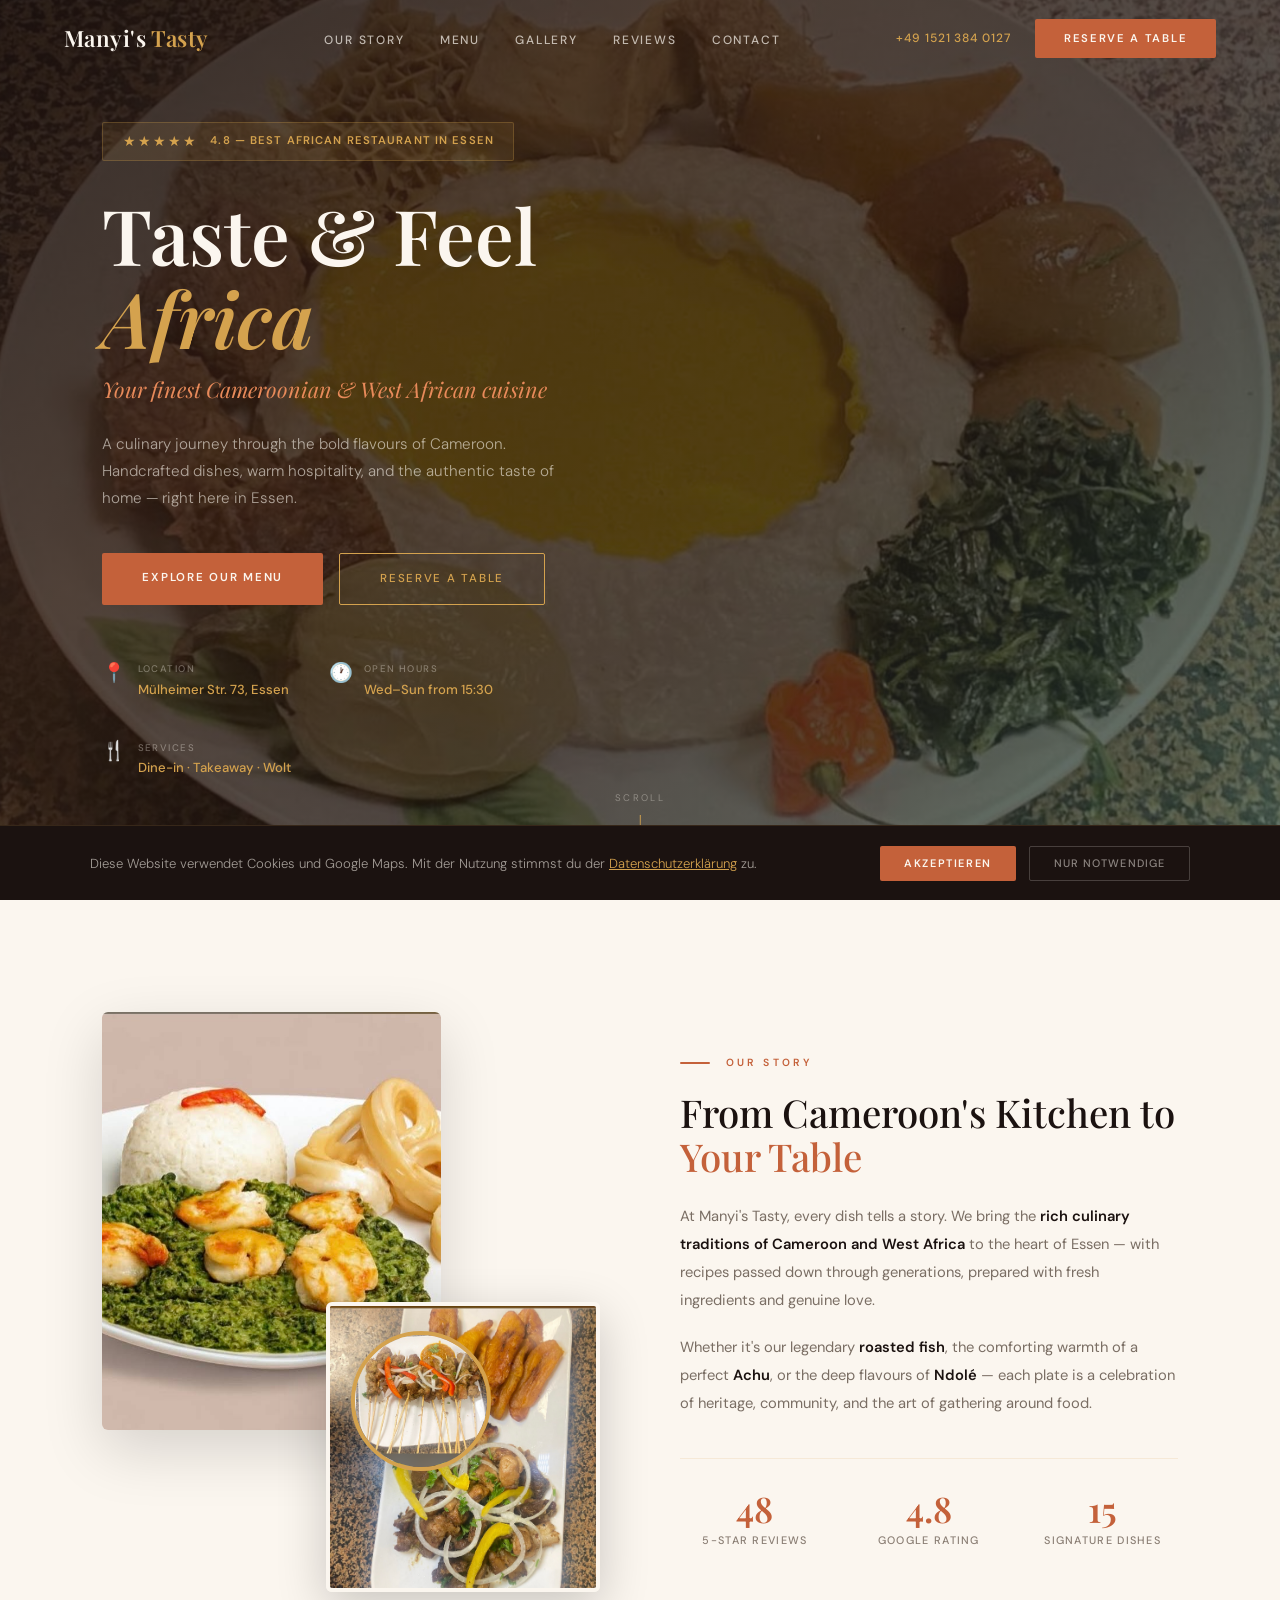
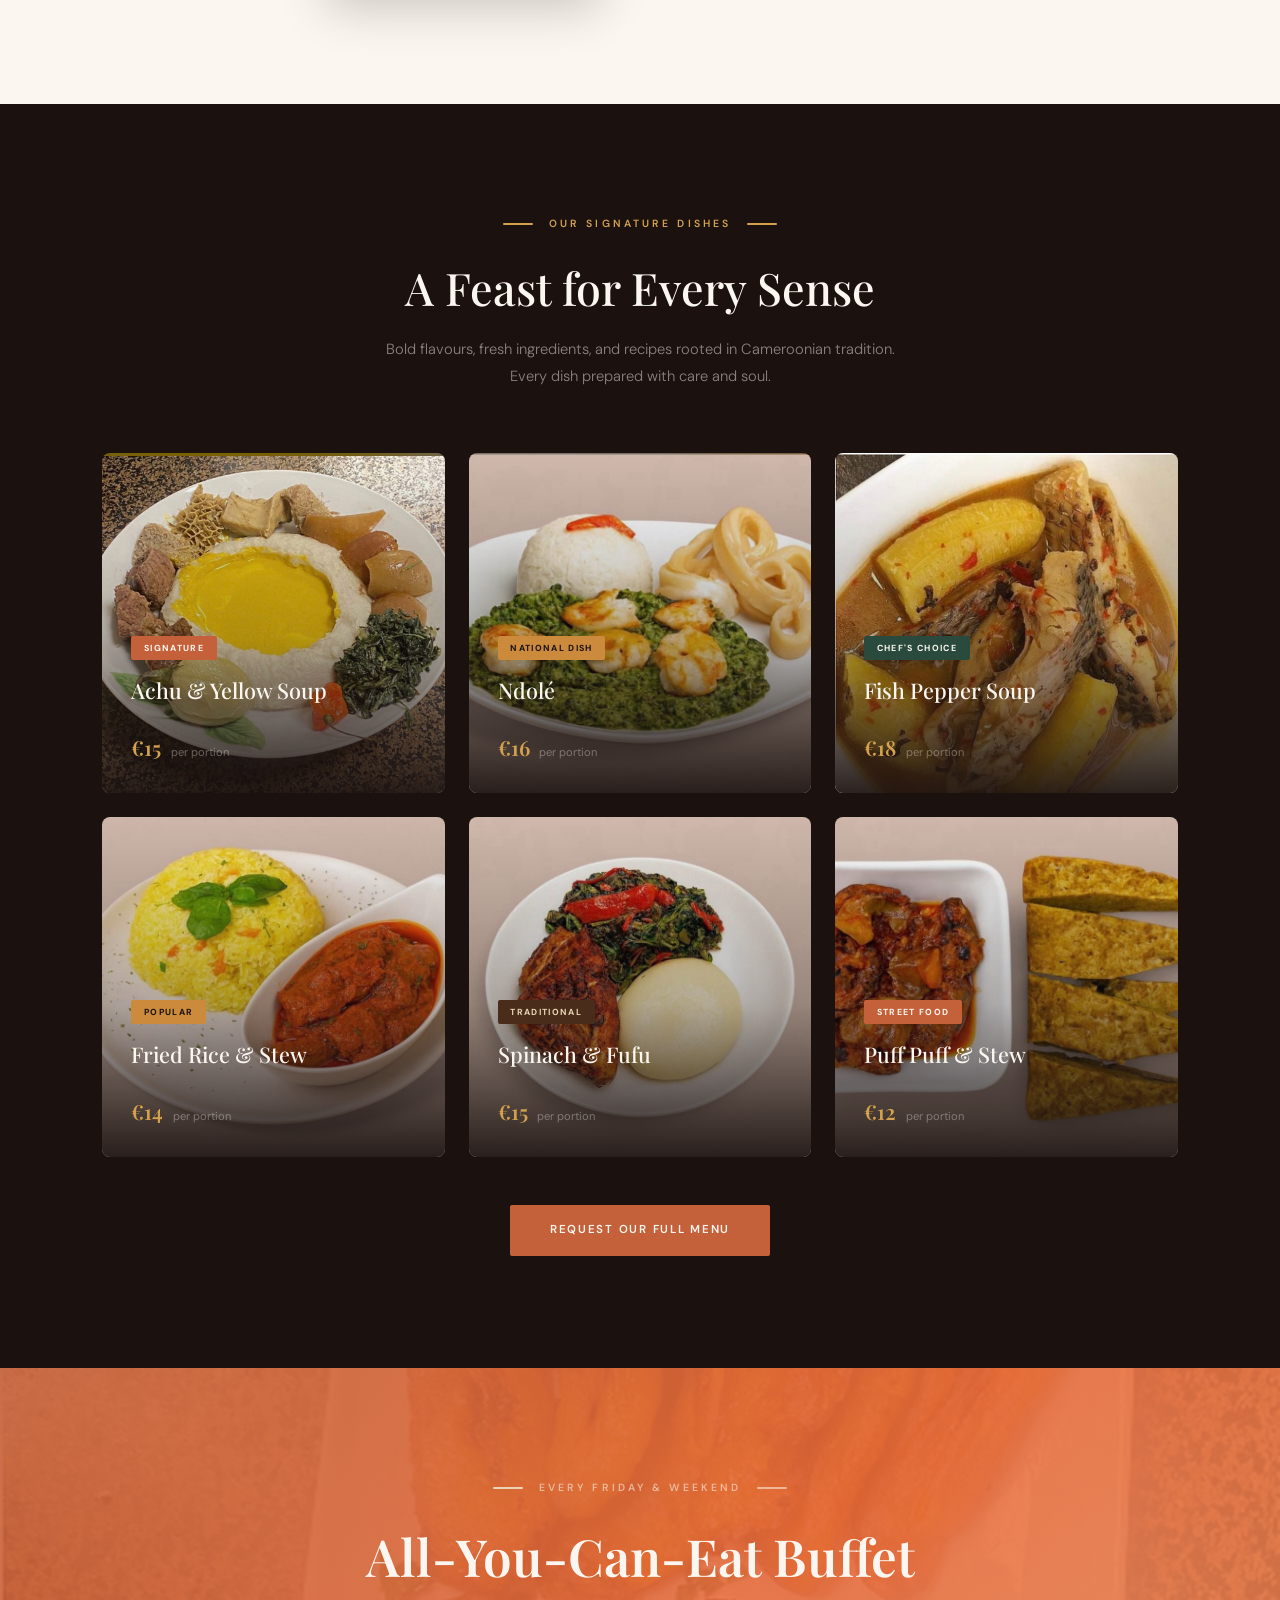
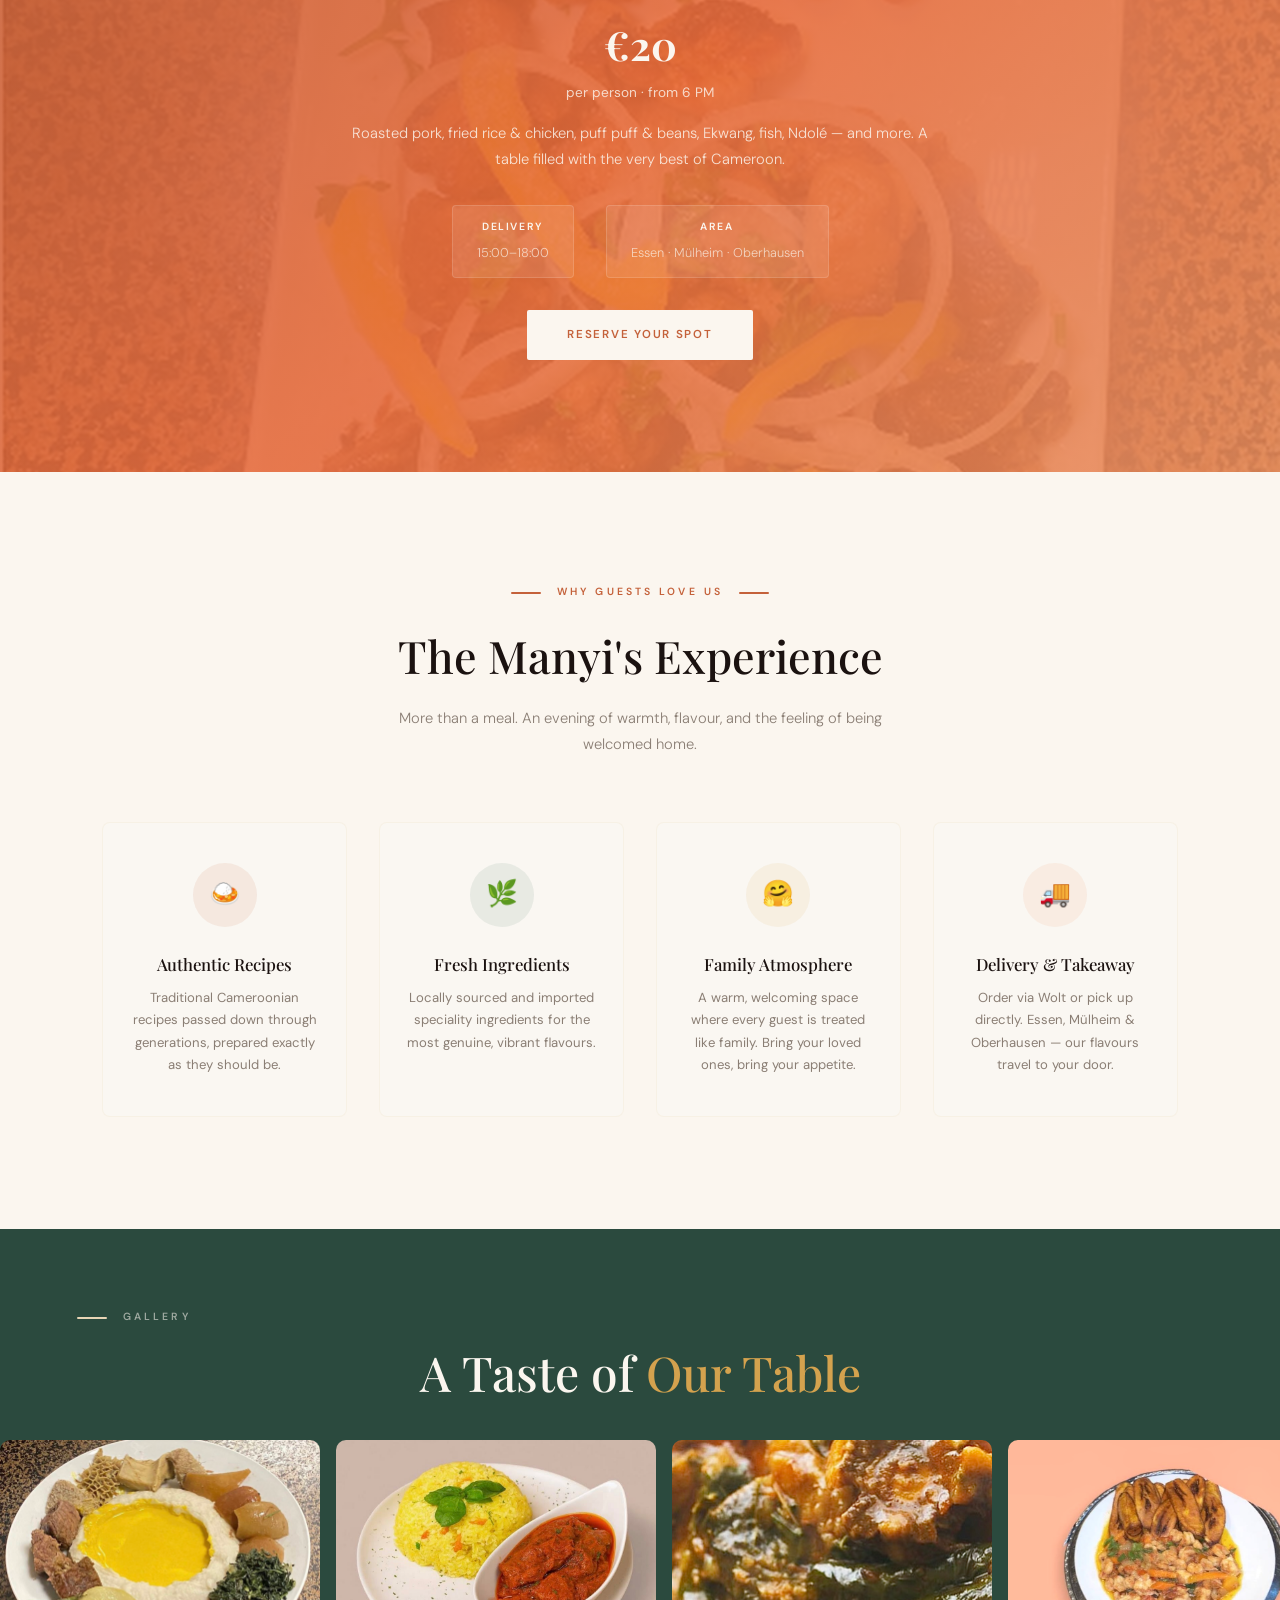
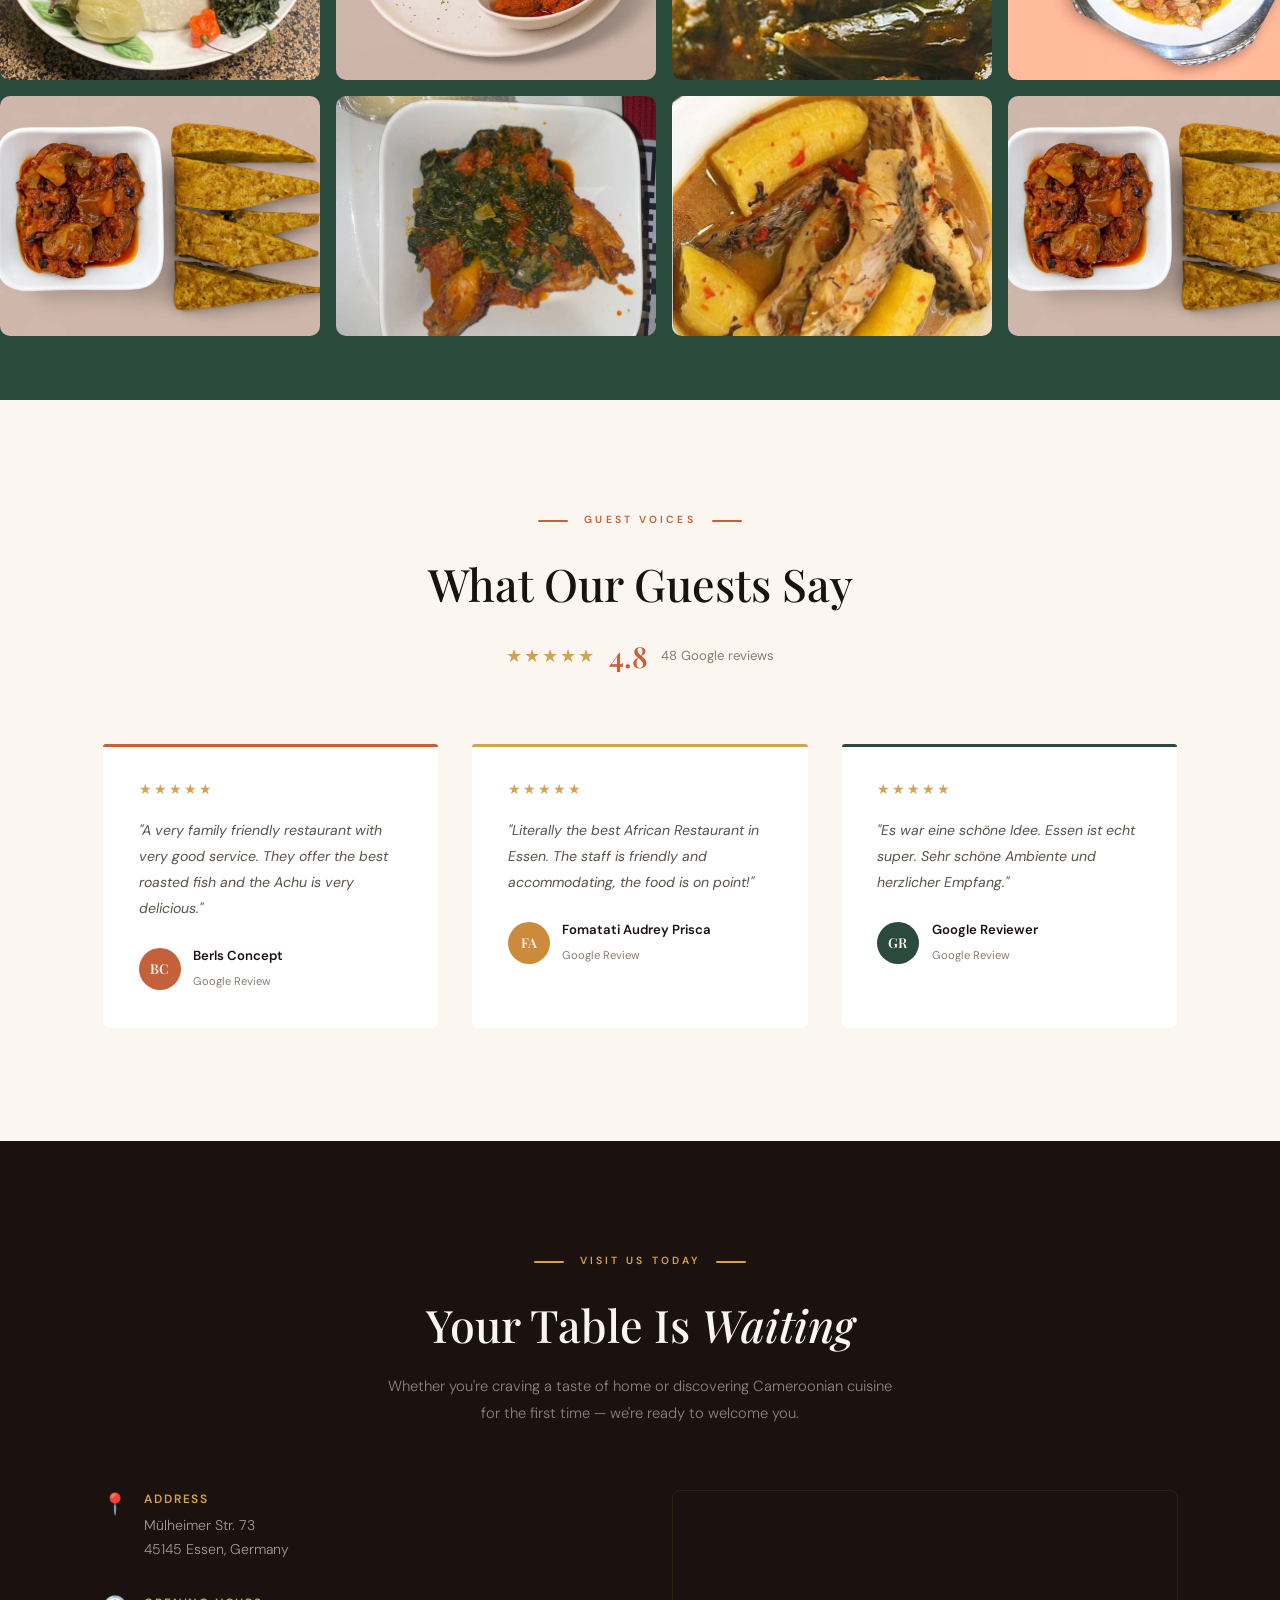
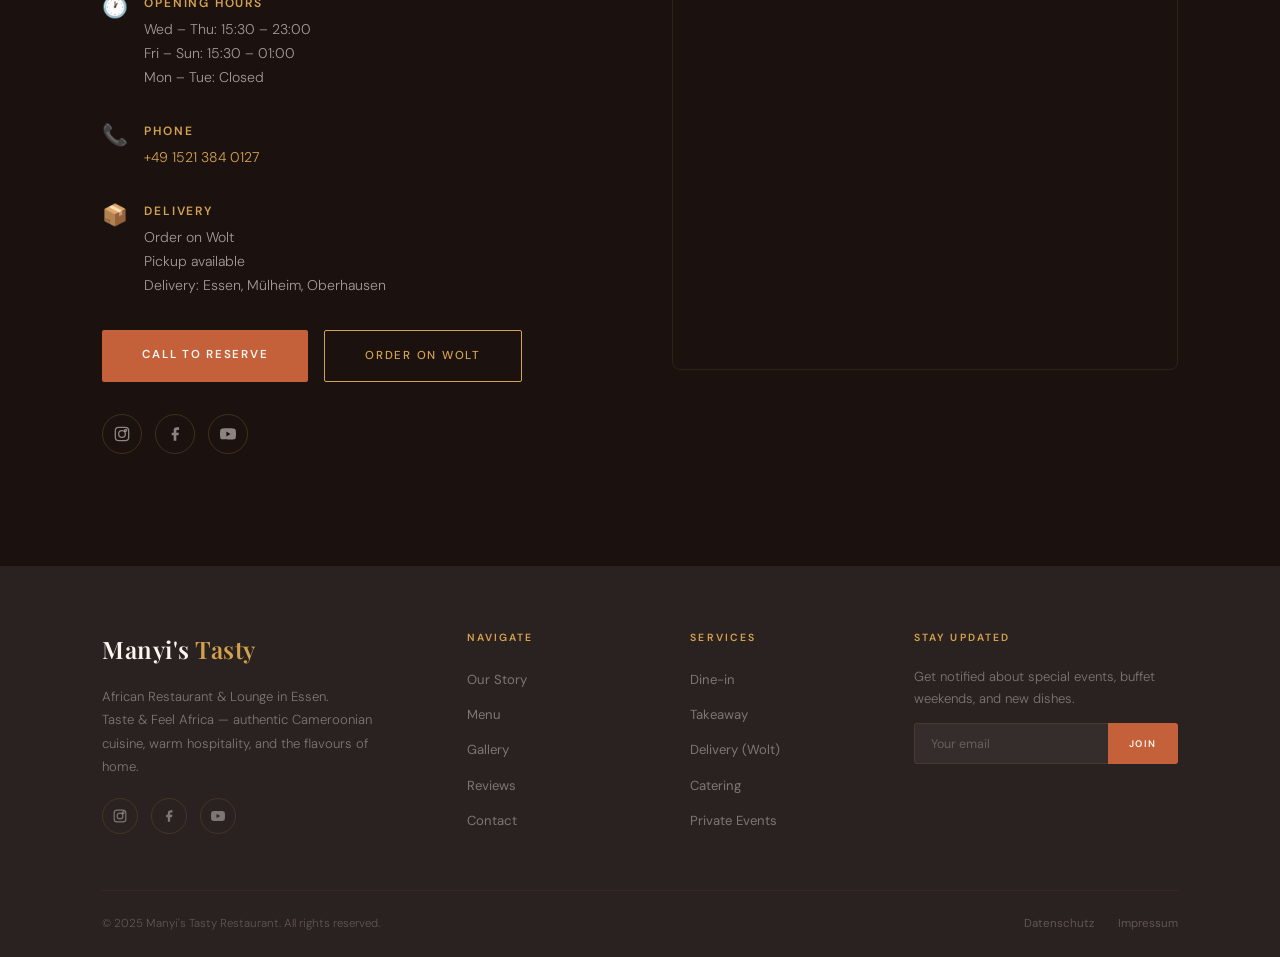
==== commit b96ef35b: "Add cookie banner, Impressum, Datenschutz, and favicon Legal compliance for German market: DSGVO-com" ====
--- a/index.html
+++ b/index.html
@@ -12,6 +12,7 @@
   <link rel="preconnect" href="https://fonts.googleapis.com">
   <link rel="preconnect" href="https://fonts.gstatic.com" crossorigin>
   <link href="https://fonts.googleapis.com/css2?family=Playfair+Display:ital,wght@0,400;0,500;0,600;0,700;1,400;1,500;1,600&family=DM+Sans:ital,wght@0,300;0,400;0,500;0,600;0,700;1,300;1,400&display=swap" rel="stylesheet">
+  <link rel="icon" type="image/svg+xml" href="data:image/svg+xml,<svg xmlns='http://www.w3.org/2000/svg' viewBox='0 0 100 100'><text y='.9em' font-size='90'>🍲</text></svg>">
   <link rel="stylesheet" href="style.css">
 </head>
 <body>
@@ -469,11 +470,22 @@
     <div class="footer-bottom">
       <p>&copy; 2025 Manyi's Tasty Restaurant. All rights reserved.</p>
       <div class="footer-links">
-        <a href="#">Privacy</a>
-        <a href="#">Impressum</a>
+        <a href="datenschutz.html">Datenschutz</a>
+        <a href="impressum.html">Impressum</a>
       </div>
     </div>
   </footer>
+
+  <!-- COOKIE BANNER -->
+  <div id="cookieBanner" class="cookie-banner">
+    <div class="cookie-content">
+      <p>Diese Website verwendet Cookies und Google Maps. Mit der Nutzung stimmst du der <a href="datenschutz.html">Datenschutzerklärung</a> zu.</p>
+      <div class="cookie-buttons">
+        <button id="cookieAccept" class="btn-primary cookie-btn">Akzeptieren</button>
+        <button id="cookieDecline" class="cookie-btn cookie-decline">Nur notwendige</button>
+      </div>
+    </div>
+  </div>
 
   <script src="script.js"></script>
 </body>
--- a/style.css
+++ b/style.css
@@ -1236,3 +1236,82 @@
   .marquee-slide { width: 200px; height: 150px; }
   .marquee-track { gap: 0.6rem; }
 }
+
+/* --- COOKIE BANNER --- */
+.cookie-banner {
+  position: fixed;
+  bottom: 0; left: 0; right: 0;
+  z-index: 9999;
+  background: var(--deep);
+  border-top: 1px solid rgba(212, 162, 78, 0.15);
+  padding: 1.2rem 5%;
+  transform: translateY(100%);
+  transition: transform 0.5s cubic-bezier(0.4, 0, 0.2, 1);
+}
+.cookie-banner.visible { transform: translateY(0); }
+.cookie-content {
+  max-width: 1100px;
+  margin: 0 auto;
+  display: flex;
+  align-items: center;
+  justify-content: space-between;
+  gap: 2rem;
+}
+.cookie-content p {
+  color: rgba(251, 246, 239, 0.6);
+  font-size: 0.82rem;
+  line-height: 1.6;
+  font-weight: 300;
+}
+.cookie-content a { color: var(--gold); text-decoration: underline; }
+.cookie-buttons { display: flex; gap: 0.8rem; flex-shrink: 0; }
+.cookie-btn { padding: 0.6rem 1.5rem; font-size: 0.68rem; border-radius: 2px; }
+.cookie-decline {
+  background: transparent;
+  border: 1px solid rgba(251, 246, 239, 0.2);
+  color: rgba(251, 246, 239, 0.5);
+  letter-spacing: 0.1em;
+  text-transform: uppercase;
+  font-weight: 500;
+  transition: all 0.3s;
+}
+.cookie-decline:hover { border-color: var(--gold); color: var(--gold); }
+@media (max-width: 768px) {
+  .cookie-content { flex-direction: column; text-align: center; gap: 1rem; }
+  .cookie-buttons { width: 100%; justify-content: center; }
+}
+
+/* --- LEGAL PAGES --- */
+.legal-page { padding: 8rem 8% 5rem; max-width: 800px; margin: 0 auto; }
+.legal-page h1 {
+  font-family: 'Playfair Display', serif;
+  font-size: clamp(1.8rem, 3vw, 2.5rem);
+  margin-bottom: 2rem;
+  font-weight: 500;
+}
+.legal-page h2 {
+  font-family: 'Playfair Display', serif;
+  font-size: 1.2rem;
+  margin: 2rem 0 0.8rem;
+  font-weight: 500;
+  color: var(--terra);
+}
+.legal-page p, .legal-page li {
+  font-size: 0.88rem;
+  color: #5a524a;
+  line-height: 1.9;
+  margin-bottom: 0.8rem;
+}
+.legal-page a { color: var(--terra); text-decoration: underline; }
+.legal-back {
+  display: inline-block;
+  margin-top: 2rem;
+  color: var(--terra);
+  font-size: 0.8rem;
+  font-weight: 500;
+  letter-spacing: 0.1em;
+  text-transform: uppercase;
+  text-decoration: none;
+  transition: color 0.3s;
+}
+.legal-back:hover { color: var(--gold); }
